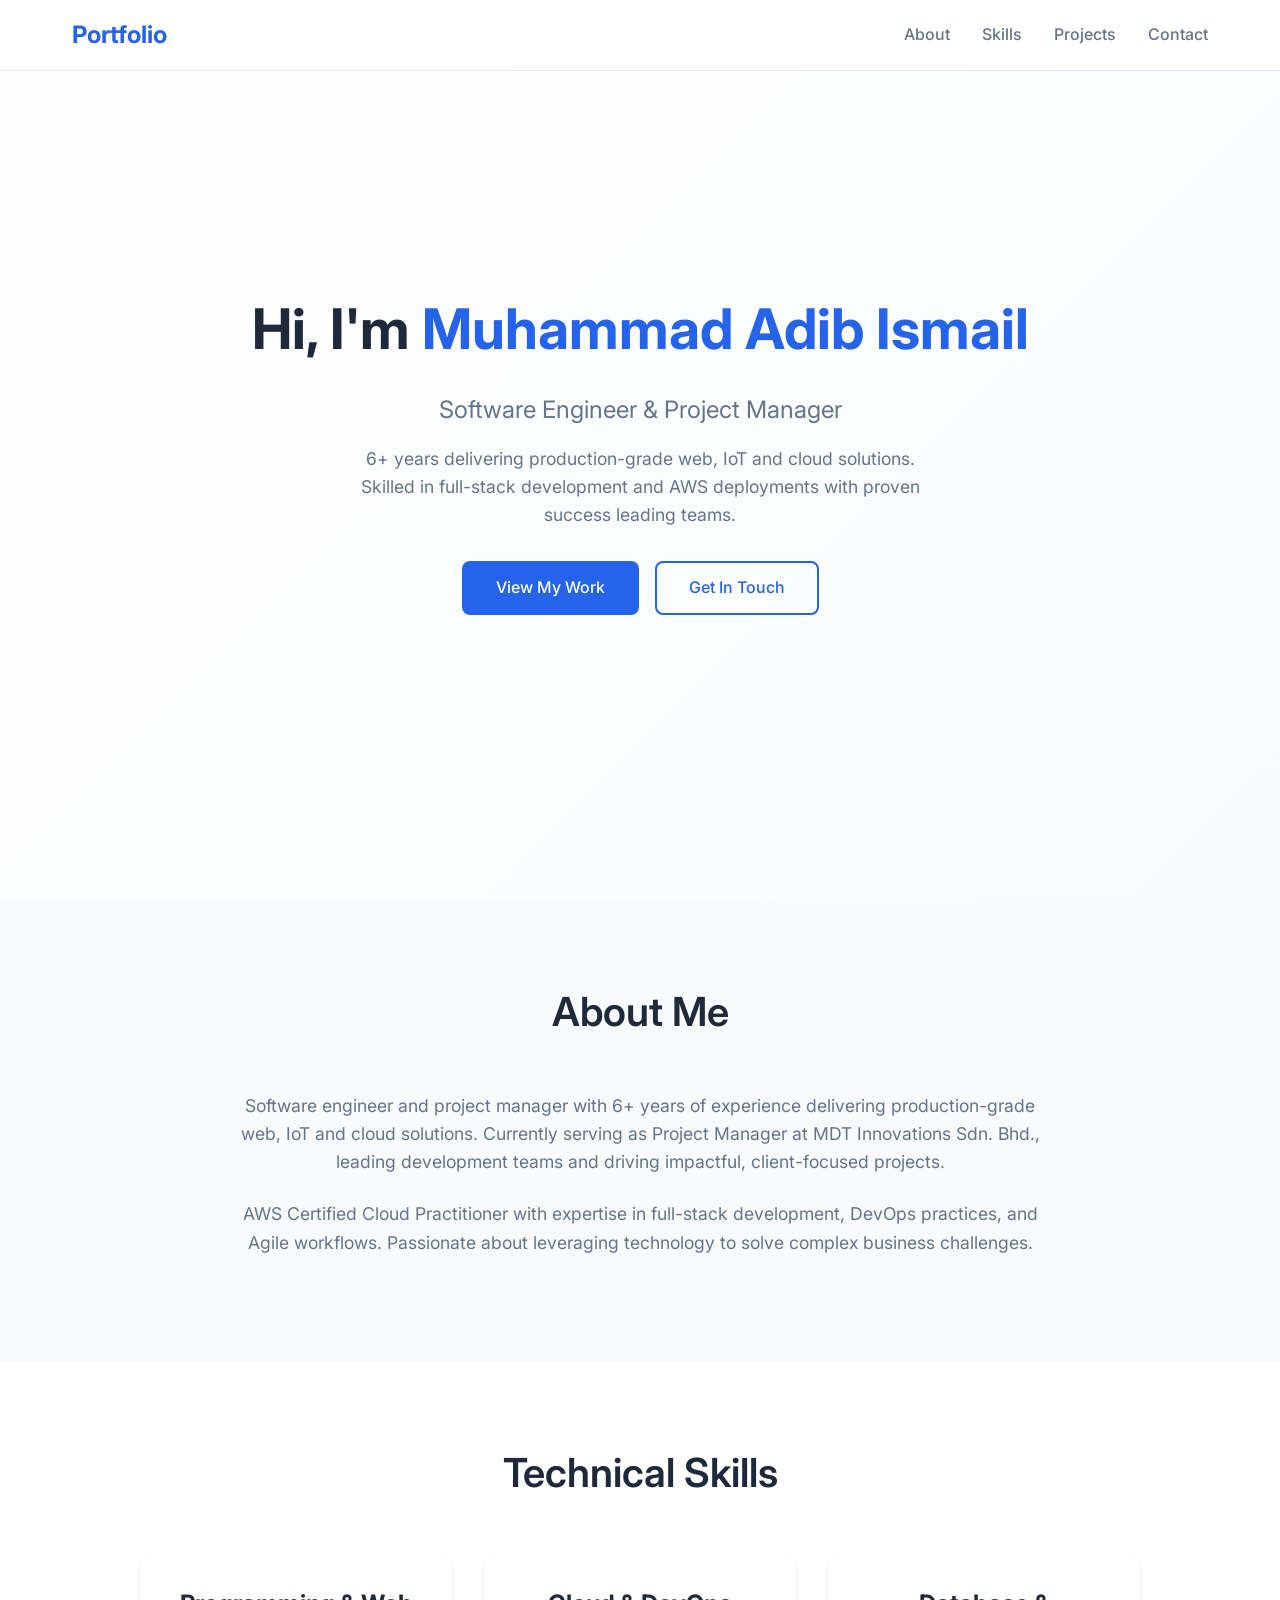
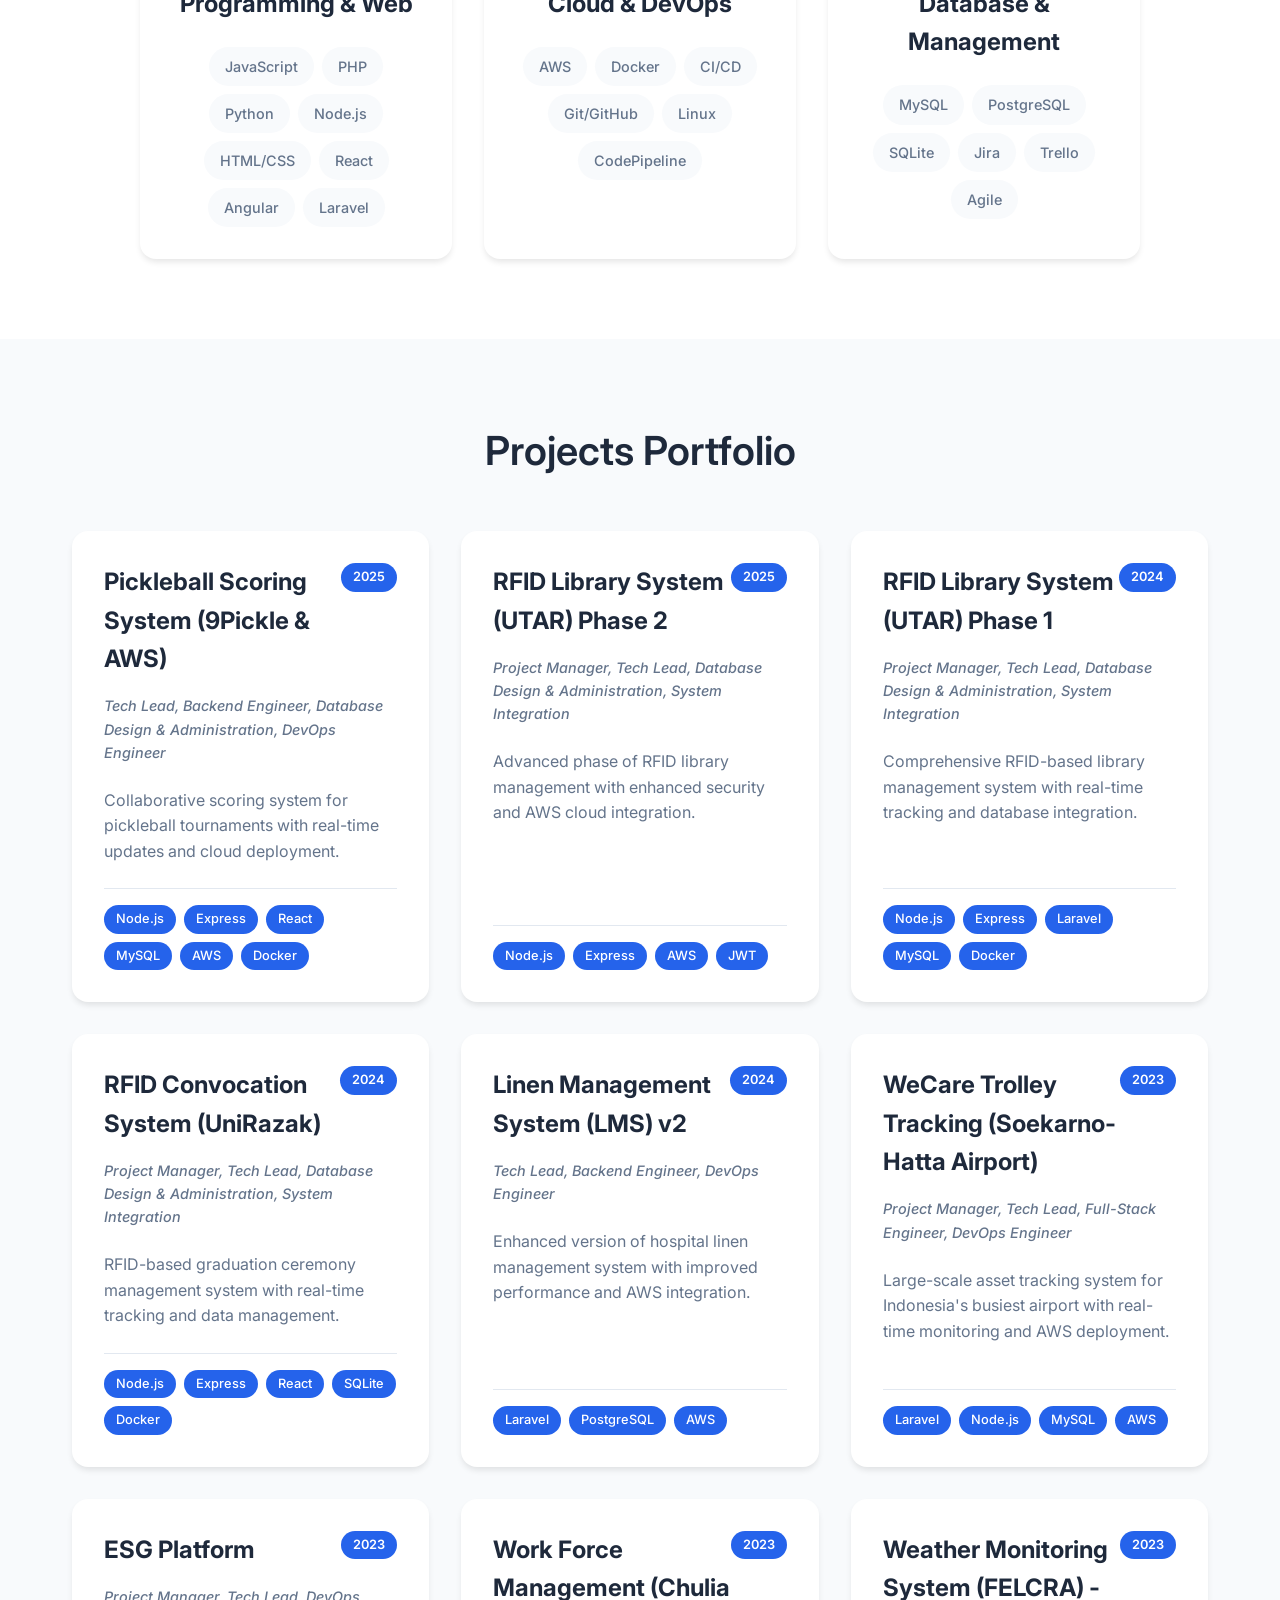
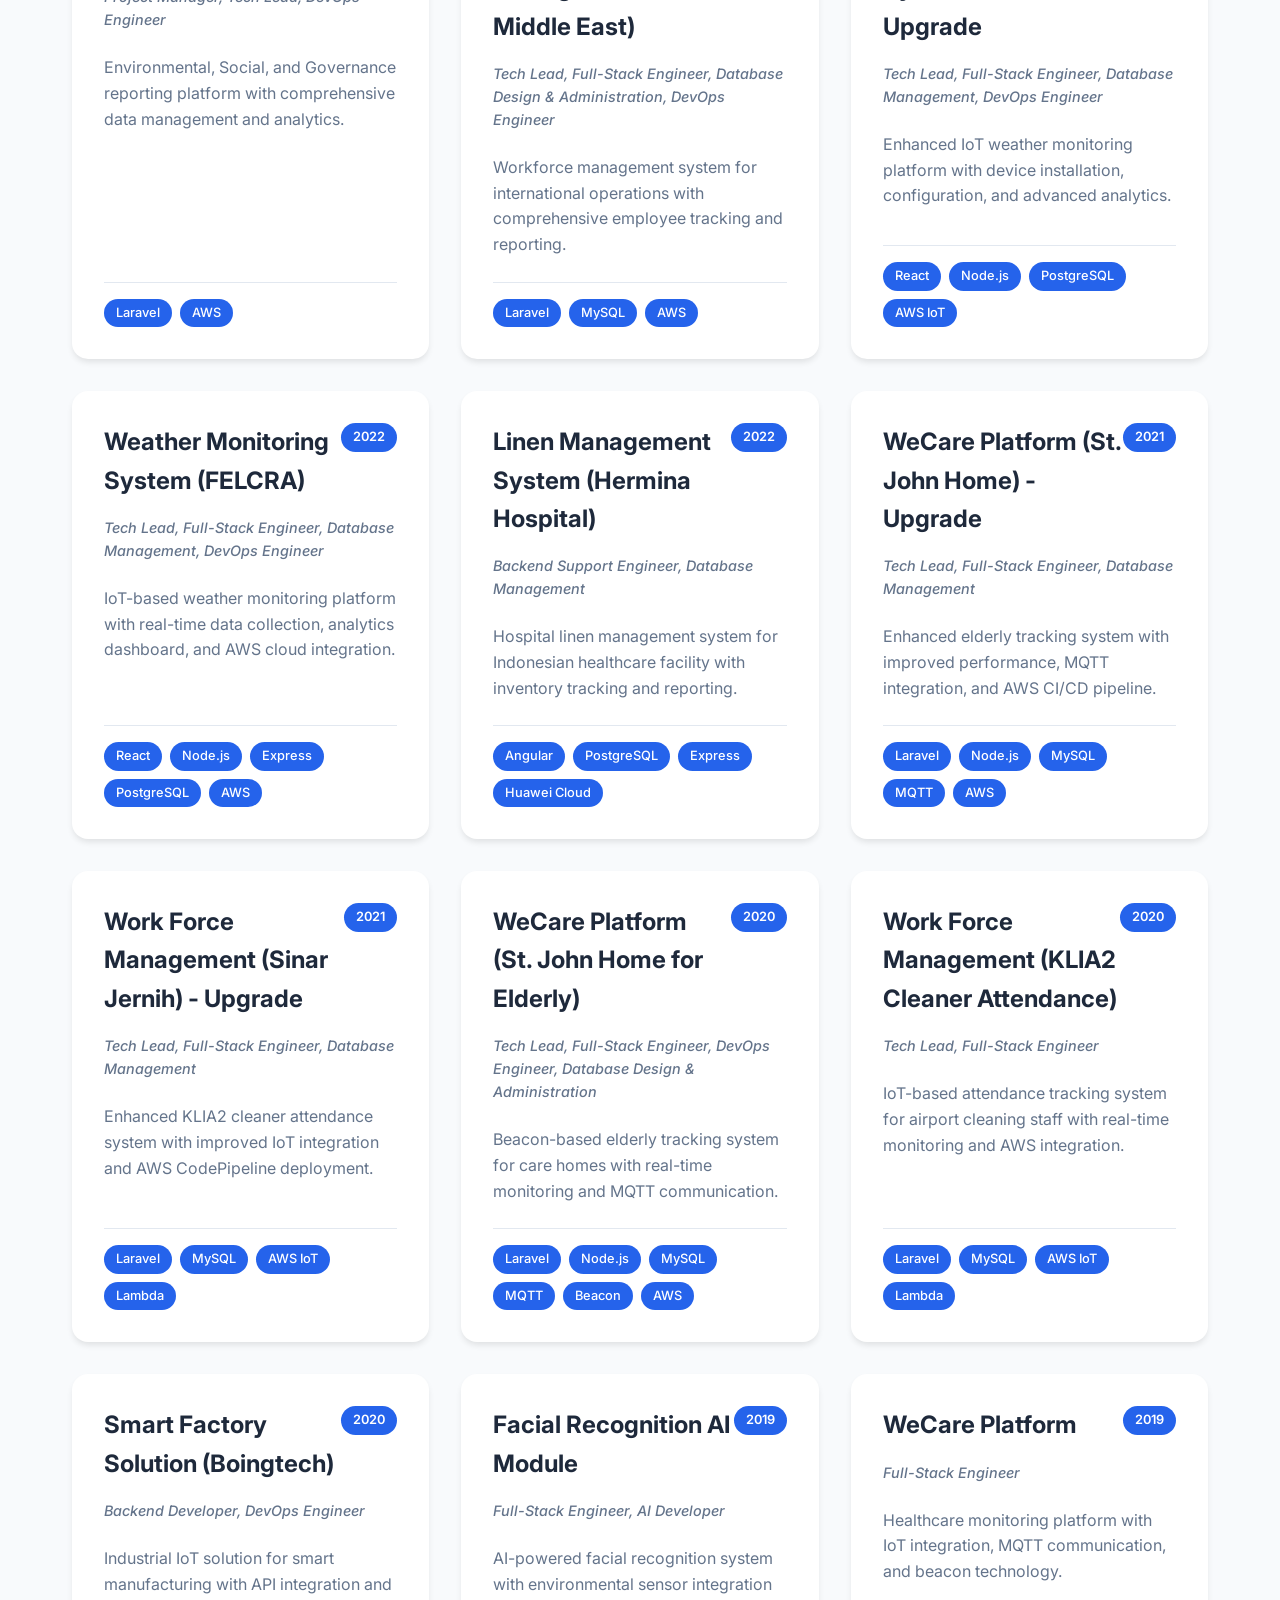
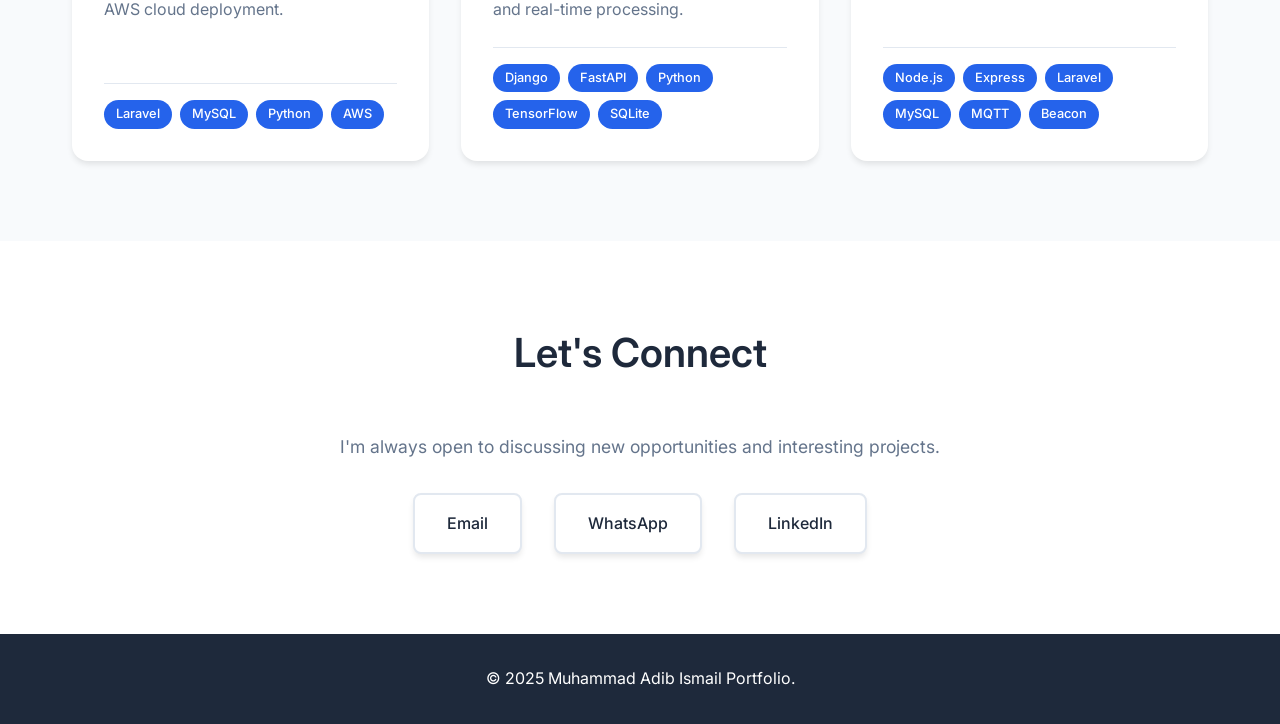
==== index.html @ e39c561b "first commit" ====
<!DOCTYPE html>
<html lang="en">
<head>
    <meta charset="UTF-8">
    <meta name="viewport" content="width=device-width, initial-scale=1.0">
    <title>Muhammad Adib Ismail - Software Engineer & Project Manager</title>
    <link rel="stylesheet" href="style.css">
    <link href="https://fonts.googleapis.com/css2?family=Inter:wght@300;400;500;600;700&display=swap" rel="stylesheet">
</head>
<body>
    <nav class="navbar">
        <div class="nav-container">
            <div class="nav-logo">Portfolio</div>
            <ul class="nav-menu">
                <li><a href="#about">About</a></li>
                <li><a href="#skills">Skills</a></li>
                <li><a href="#projects">Projects</a></li>
                <li><a href="#contact">Contact</a></li>
            </ul>
        </div>
    </nav>

    <main>
        <section class="hero">
            <div class="hero-content">
                <h1>Hi, I'm <span class="highlight">Muhammad Adib Ismail</span></h1>
                <p class="hero-subtitle">Software Engineer & Project Manager</p>
                <p class="hero-description">6+ years delivering production-grade web, IoT and cloud solutions. Skilled in full-stack development and AWS deployments with proven success leading teams.</p>
                <div class="hero-buttons">
                    <a href="#projects" class="btn btn-primary">View My Work</a>
                    <a href="#contact" class="btn btn-secondary">Get In Touch</a>
                </div>
            </div>
        </section>

        <section id="about" class="about">
            <div class="container">
                <h2>About Me</h2>
                <div class="about-content">
                    <div class="about-text">
                        <p>Software engineer and project manager with 6+ years of experience delivering production-grade web, IoT and cloud solutions. Currently serving as Project Manager at MDT Innovations Sdn. Bhd., leading development teams and driving impactful, client-focused projects.</p>
                        <p>AWS Certified Cloud Practitioner with expertise in full-stack development, DevOps practices, and Agile workflows. Passionate about leveraging technology to solve complex business challenges.</p>
                    </div>
                </div>
            </div>
        </section>

        <section id="skills" class="skills">
            <div class="container">
                <h2>Technical Skills</h2>
                <div class="skills-grid">
                    <div class="skill-category">
                        <h3>Programming & Web</h3>
                        <div class="skill-tags">
                            <span class="tag">JavaScript</span>
                            <span class="tag">PHP</span>
                            <span class="tag">Python</span>
                            <span class="tag">Node.js</span>
                            <span class="tag">HTML/CSS</span>
                            <span class="tag">React</span>
                            <span class="tag">Angular</span>
                            <span class="tag">Laravel</span>
                        </div>
                    </div>
                    <div class="skill-category">
                        <h3>Cloud & DevOps</h3>
                        <div class="skill-tags">
                            <span class="tag">AWS</span>
                            <span class="tag">Docker</span>
                            <span class="tag">CI/CD</span>
                            <span class="tag">Git/GitHub</span>
                            <span class="tag">Linux</span>
                            <span class="tag">CodePipeline</span>
                        </div>
                    </div>
                    <div class="skill-category">
                        <h3>Database & Management</h3>
                        <div class="skill-tags">
                            <span class="tag">MySQL</span>
                            <span class="tag">PostgreSQL</span>
                            <span class="tag">SQLite</span>
                            <span class="tag">Jira</span>
                            <span class="tag">Trello</span>
                            <span class="tag">Agile</span>
                        </div>
                    </div>
                </div>
            </div>
        </section>

        <section id="projects" class="projects">
            <div class="container">
                <h2>Projects Portfolio</h2>
                <div class="projects-grid">
                    <div class="project-card">
                        <div class="project-header">
                            <h3>Pickleball Scoring System (9Pickle & AWS)</h3>
                            <div class="project-year">2025</div>
                        </div>
                        <p class="project-role">Tech Lead, Backend Engineer, Database Design & Administration, DevOps Engineer</p>
                        <p>Collaborative scoring system for pickleball tournaments with real-time updates and cloud deployment.</p>
                        <div class="project-tech">
                            <span class="tech-tag">Node.js</span>
                            <span class="tech-tag">Express</span>
                            <span class="tech-tag">React</span>
                            <span class="tech-tag">MySQL</span>
                            <span class="tech-tag">AWS</span>
                            <span class="tech-tag">Docker</span>
                        </div>
                    </div>
                    <div class="project-card">
                        <div class="project-header">
                            <h3>RFID Library System (UTAR) Phase 2</h3>
                            <div class="project-year">2025</div>
                        </div>
                        <p class="project-role">Project Manager, Tech Lead, Database Design & Administration, System Integration</p>
                        <p>Advanced phase of RFID library management with enhanced security and AWS cloud integration.</p>
                        <div class="project-tech">
                            <span class="tech-tag">Node.js</span>
                            <span class="tech-tag">Express</span>
                            <span class="tech-tag">AWS</span>
                            <span class="tech-tag">JWT</span>
                        </div>
                    </div>
                    <div class="project-card">
                        <div class="project-header">
                            <h3>RFID Library System (UTAR) Phase 1</h3>
                            <div class="project-year">2024</div>
                        </div>
                        <p class="project-role">Project Manager, Tech Lead, Database Design & Administration, System Integration</p>
                        <p>Comprehensive RFID-based library management system with real-time tracking and database integration.</p>
                        <div class="project-tech">
                            <span class="tech-tag">Node.js</span>
                            <span class="tech-tag">Express</span>
                            <span class="tech-tag">Laravel</span>
                            <span class="tech-tag">MySQL</span>
                            <span class="tech-tag">Docker</span>
                        </div>
                    </div>
                    <div class="project-card">
                        <div class="project-header">
                            <h3>RFID Convocation System (UniRazak)</h3>
                            <div class="project-year">2024</div>
                        </div>
                        <p class="project-role">Project Manager, Tech Lead, Database Design & Administration, System Integration</p>
                        <p>RFID-based graduation ceremony management system with real-time tracking and data management.</p>
                        <div class="project-tech">
                            <span class="tech-tag">Node.js</span>
                            <span class="tech-tag">Express</span>
                            <span class="tech-tag">React</span>
                            <span class="tech-tag">SQLite</span>
                            <span class="tech-tag">Docker</span>
                        </div>
                    </div>
                    <div class="project-card">
                        <div class="project-header">
                            <h3>Linen Management System (LMS) v2</h3>
                            <div class="project-year">2024</div>
                        </div>
                        <p class="project-role">Tech Lead, Backend Engineer, DevOps Engineer</p>
                        <p>Enhanced version of hospital linen management system with improved performance and AWS integration.</p>
                        <div class="project-tech">
                            <span class="tech-tag">Laravel</span>
                            <span class="tech-tag">PostgreSQL</span>
                            <span class="tech-tag">AWS</span>
                        </div>
                    </div>
                    <div class="project-card">
                        <div class="project-header">
                            <h3>WeCare Trolley Tracking (Soekarno-Hatta Airport)</h3>
                            <div class="project-year">2023</div>
                        </div>
                        <p class="project-role">Project Manager, Tech Lead, Full-Stack Engineer, DevOps Engineer</p>
                        <p>Large-scale asset tracking system for Indonesia's busiest airport with real-time monitoring and AWS deployment.</p>
                        <div class="project-tech">
                            <span class="tech-tag">Laravel</span>
                            <span class="tech-tag">Node.js</span>
                            <span class="tech-tag">MySQL</span>
                            <span class="tech-tag">AWS</span>
                        </div>
                    </div>
                    <div class="project-card">
                        <div class="project-header">
                            <h3>ESG Platform</h3>
                            <div class="project-year">2023</div>
                        </div>
                        <p class="project-role">Project Manager, Tech Lead, DevOps Engineer</p>
                        <p>Environmental, Social, and Governance reporting platform with comprehensive data management and analytics.</p>
                        <div class="project-tech">
                            <span class="tech-tag">Laravel</span>
                            <span class="tech-tag">AWS</span>
                        </div>
                    </div>
                    <div class="project-card">
                        <div class="project-header">
                            <h3>Work Force Management (Chulia Middle East)</h3>
                            <div class="project-year">2023</div>
                        </div>
                        <p class="project-role">Tech Lead, Full-Stack Engineer, Database Design & Administration, DevOps Engineer</p>
                        <p>Workforce management system for international operations with comprehensive employee tracking and reporting.</p>
                        <div class="project-tech">
                            <span class="tech-tag">Laravel</span>
                            <span class="tech-tag">MySQL</span>
                            <span class="tech-tag">AWS</span>
                        </div>
                    </div>
                    <div class="project-card">
                        <div class="project-header">
                            <h3>Weather Monitoring System (FELCRA) - Upgrade</h3>
                            <div class="project-year">2023</div>
                        </div>
                        <p class="project-role">Tech Lead, Full-Stack Engineer, Database Management, DevOps Engineer</p>
                        <p>Enhanced IoT weather monitoring platform with device installation, configuration, and advanced analytics.</p>
                        <div class="project-tech">
                            <span class="tech-tag">React</span>
                            <span class="tech-tag">Node.js</span>
                            <span class="tech-tag">PostgreSQL</span>
                            <span class="tech-tag">AWS IoT</span>
                        </div>
                    </div>
                    <div class="project-card">
                        <div class="project-header">
                            <h3>Weather Monitoring System (FELCRA)</h3>
                            <div class="project-year">2022</div>
                        </div>
                        <p class="project-role">Tech Lead, Full-Stack Engineer, Database Management, DevOps Engineer</p>
                        <p>IoT-based weather monitoring platform with real-time data collection, analytics dashboard, and AWS cloud integration.</p>
                        <div class="project-tech">
                            <span class="tech-tag">React</span>
                            <span class="tech-tag">Node.js</span>
                            <span class="tech-tag">Express</span>
                            <span class="tech-tag">PostgreSQL</span>
                            <span class="tech-tag">AWS</span>
                        </div>
                    </div>
                    <div class="project-card">
                        <div class="project-header">
                            <h3>Linen Management System (Hermina Hospital)</h3>
                            <div class="project-year">2022</div>
                        </div>
                        <p class="project-role">Backend Support Engineer, Database Management</p>
                        <p>Hospital linen management system for Indonesian healthcare facility with inventory tracking and reporting.</p>
                        <div class="project-tech">
                            <span class="tech-tag">Angular</span>
                            <span class="tech-tag">PostgreSQL</span>
                            <span class="tech-tag">Express</span>
                            <span class="tech-tag">Huawei Cloud</span>
                        </div>
                    </div>
                    <div class="project-card">
                        <div class="project-header">
                            <h3>WeCare Platform (St. John Home) - Upgrade</h3>
                            <div class="project-year">2021</div>
                        </div>
                        <p class="project-role">Tech Lead, Full-Stack Engineer, Database Management</p>
                        <p>Enhanced elderly tracking system with improved performance, MQTT integration, and AWS CI/CD pipeline.</p>
                        <div class="project-tech">
                            <span class="tech-tag">Laravel</span>
                            <span class="tech-tag">Node.js</span>
                            <span class="tech-tag">MySQL</span>
                            <span class="tech-tag">MQTT</span>
                            <span class="tech-tag">AWS</span>
                        </div>
                    </div>
                    <div class="project-card">
                        <div class="project-header">
                            <h3>Work Force Management (Sinar Jernih) - Upgrade</h3>
                            <div class="project-year">2021</div>
                        </div>
                        <p class="project-role">Tech Lead, Full-Stack Engineer, Database Management</p>
                        <p>Enhanced KLIA2 cleaner attendance system with improved IoT integration and AWS CodePipeline deployment.</p>
                        <div class="project-tech">
                            <span class="tech-tag">Laravel</span>
                            <span class="tech-tag">MySQL</span>
                            <span class="tech-tag">AWS IoT</span>
                            <span class="tech-tag">Lambda</span>
                        </div>
                    </div>
                    <div class="project-card">
                        <div class="project-header">
                            <h3>WeCare Platform (St. John Home for Elderly)</h3>
                            <div class="project-year">2020</div>
                        </div>
                        <p class="project-role">Tech Lead, Full-Stack Engineer, DevOps Engineer, Database Design & Administration</p>
                        <p>Beacon-based elderly tracking system for care homes with real-time monitoring and MQTT communication.</p>
                        <div class="project-tech">
                            <span class="tech-tag">Laravel</span>
                            <span class="tech-tag">Node.js</span>
                            <span class="tech-tag">MySQL</span>
                            <span class="tech-tag">MQTT</span>
                            <span class="tech-tag">Beacon</span>
                            <span class="tech-tag">AWS</span>
                        </div>
                    </div>
                    <div class="project-card">
                        <div class="project-header">
                            <h3>Work Force Management (KLIA2 Cleaner Attendance)</h3>
                            <div class="project-year">2020</div>
                        </div>
                        <p class="project-role">Tech Lead, Full-Stack Engineer</p>
                        <p>IoT-based attendance tracking system for airport cleaning staff with real-time monitoring and AWS integration.</p>
                        <div class="project-tech">
                            <span class="tech-tag">Laravel</span>
                            <span class="tech-tag">MySQL</span>
                            <span class="tech-tag">AWS IoT</span>
                            <span class="tech-tag">Lambda</span>
                        </div>
                    </div>
                    <div class="project-card">
                        <div class="project-header">
                            <h3>Smart Factory Solution (Boingtech)</h3>
                            <div class="project-year">2020</div>
                        </div>
                        <p class="project-role">Backend Developer, DevOps Engineer</p>
                        <p>Industrial IoT solution for smart manufacturing with API integration and AWS cloud deployment.</p>
                        <div class="project-tech">
                            <span class="tech-tag">Laravel</span>
                            <span class="tech-tag">MySQL</span>
                            <span class="tech-tag">Python</span>
                            <span class="tech-tag">AWS</span>
                        </div>
                    </div>
                    <div class="project-card">
                        <div class="project-header">
                            <h3>Facial Recognition AI Module</h3>
                            <div class="project-year">2019</div>
                        </div>
                        <p class="project-role">Full-Stack Engineer, AI Developer</p>
                        <p>AI-powered facial recognition system with environmental sensor integration and real-time processing.</p>
                        <div class="project-tech">
                            <span class="tech-tag">Django</span>
                            <span class="tech-tag">FastAPI</span>
                            <span class="tech-tag">Python</span>
                            <span class="tech-tag">TensorFlow</span>
                            <span class="tech-tag">SQLite</span>
                        </div>
                    </div>
                    <div class="project-card">
                        <div class="project-header">
                            <h3>WeCare Platform</h3>
                            <div class="project-year">2019</div>
                        </div>
                        <p class="project-role">Full-Stack Engineer</p>
                        <p>Healthcare monitoring platform with IoT integration, MQTT communication, and beacon technology.</p>
                        <div class="project-tech">
                            <span class="tech-tag">Node.js</span>
                            <span class="tech-tag">Express</span>
                            <span class="tech-tag">Laravel</span>
                            <span class="tech-tag">MySQL</span>
                            <span class="tech-tag">MQTT</span>
                            <span class="tech-tag">Beacon</span>
                        </div>
                    </div>
                </div>
            </div>
        </section>

        <section id="contact" class="contact">
            <div class="container">
                <h2>Let's Connect</h2>
                <p class="contact-description">I'm always open to discussing new opportunities and interesting projects.</p>
                <div class="contact-links">
                    <a href="mailto:adibismail432@gmail.com" class="contact-link">
                        <span>Email</span>
                    </a>
                    <a href="https://wa.me/60136730774" class="contact-link">
                        <span>WhatsApp</span>
                    </a>
                    <a href="https://www.linkedin.com/in/adib-ismail-603908122" class="contact-link">
                        <span>LinkedIn</span>
                    </a>
                </div>
            </div>
        </section>
    </main>

    <footer class="footer">
        <div class="container">
            <p>&copy; 2025 Muhammad Adib Ismail Portfolio.</p>
        </div>
    </footer>

    <script src="script.js"></script>
</body>
</html>
---- style.css ----
* {
    margin: 0;
    padding: 0;
    box-sizing: border-box;
}

:root {
    --primary-color: #2563eb;
    --secondary-color: #64748b;
    --accent-color: #0ea5e9;
    --text-primary: #1e293b;
    --text-secondary: #64748b;
    --bg-primary: #ffffff;
    --bg-secondary: #f8fafc;
    --border-color: #e2e8f0;
    --shadow: 0 4px 6px -1px rgba(0, 0, 0, 0.1);
    --shadow-lg: 0 10px 15px -3px rgba(0, 0, 0, 0.1);
}

body {
    font-family: 'Inter', sans-serif;
    line-height: 1.6;
    color: var(--text-primary);
    background-color: var(--bg-primary);
}

.container {
    max-width: 1200px;
    margin: 0 auto;
    padding: 0 2rem;
}

/* Navigation */
.navbar {
    position: fixed;
    top: 0;
    width: 100%;
    background: rgba(255, 255, 255, 0.95);
    backdrop-filter: blur(10px);
    border-bottom: 1px solid var(--border-color);
    z-index: 1000;
}

.nav-container {
    max-width: 1200px;
    margin: 0 auto;
    padding: 1rem 2rem;
    display: flex;
    justify-content: space-between;
    align-items: center;
}

.nav-logo {
    font-size: 1.5rem;
    font-weight: 700;
    color: var(--primary-color);
}

.nav-menu {
    display: flex;
    list-style: none;
    gap: 2rem;
}

.nav-menu a {
    text-decoration: none;
    color: var(--text-secondary);
    font-weight: 500;
    transition: color 0.3s ease;
}

.nav-menu a:hover {
    color: var(--primary-color);
}

/* Hero Section */
.hero {
    min-height: 100vh;
    display: flex;
    align-items: center;
    justify-content: center;
    text-align: center;
    background: linear-gradient(135deg, var(--bg-primary) 0%, var(--bg-secondary) 100%);
    padding-top: 80px;
}

.hero-content h1 {
    font-size: 3.5rem;
    font-weight: 700;
    margin-bottom: 1rem;
    color: var(--text-primary);
}

.highlight {
    color: var(--primary-color);
}

.hero-subtitle {
    font-size: 1.5rem;
    color: var(--text-secondary);
    margin-bottom: 1rem;
}

.hero-description {
    font-size: 1.1rem;
    color: var(--text-secondary);
    margin-bottom: 2rem;
    max-width: 600px;
    margin-left: auto;
    margin-right: auto;
}

.hero-buttons {
    display: flex;
    gap: 1rem;
    justify-content: center;
    flex-wrap: wrap;
}

.btn {
    padding: 0.75rem 2rem;
    border-radius: 0.5rem;
    text-decoration: none;
    font-weight: 500;
    transition: all 0.3s ease;
    border: 2px solid transparent;
}

.btn-primary {
    background-color: var(--primary-color);
    color: white;
}

.btn-primary:hover {
    background-color: #1d4ed8;
    transform: translateY(-2px);
    box-shadow: var(--shadow-lg);
}

.btn-secondary {
    color: var(--primary-color);
    border-color: var(--primary-color);
}

.btn-secondary:hover {
    background-color: var(--primary-color);
    color: white;
    transform: translateY(-2px);
}

/* Sections */
section {
    padding: 5rem 0;
}

h2 {
    font-size: 2.5rem;
    font-weight: 600;
    text-align: center;
    margin-bottom: 3rem;
    color: var(--text-primary);
}

/* About Section */
.about {
    background-color: var(--bg-secondary);
}

.about-content {
    max-width: 800px;
    margin: 0 auto;
    text-align: center;
}

.about-text p {
    font-size: 1.1rem;
    color: var(--text-secondary);
    margin-bottom: 1.5rem;
}

/* Skills Section */
.skills-grid {
    display: grid;
    grid-template-columns: repeat(auto-fit, minmax(300px, 1fr));
    gap: 2rem;
    max-width: 1000px;
    margin: 0 auto;
}

.skill-category {
    background: white;
    padding: 2rem;
    border-radius: 1rem;
    box-shadow: var(--shadow);
    text-align: center;
}

.skill-category h3 {
    font-size: 1.5rem;
    margin-bottom: 1.5rem;
    color: var(--text-primary);
}

.skill-tags {
    display: flex;
    flex-wrap: wrap;
    gap: 0.5rem;
    justify-content: center;
}

.tag {
    background-color: var(--bg-secondary);
    color: var(--text-secondary);
    padding: 0.5rem 1rem;
    border-radius: 2rem;
    font-size: 0.9rem;
    font-weight: 500;
}

/* Projects Section */
.projects {
    background-color: var(--bg-secondary);
}

.projects-grid {
    display: grid;
    grid-template-columns: repeat(auto-fit, minmax(350px, 1fr));
    gap: 2rem;
}

.project-card {
    background: white;
    padding: 2rem;
    border-radius: 1rem;
    box-shadow: var(--shadow);
    transition: transform 0.3s ease, box-shadow 0.3s ease;
    display: flex;
    flex-direction: column;
    height: 100%;
}

.project-card:hover {
    transform: translateY(-5px);
    box-shadow: var(--shadow-lg);
}

.project-header {
    display: flex;
    justify-content: space-between;
    align-items: flex-start;
    margin-bottom: 1rem;
}

.project-header h3 {
    font-size: 1.5rem;
    color: var(--text-primary);
}

.project-links {
    display: flex;
    gap: 1rem;
}

.project-link {
    color: var(--primary-color);
    text-decoration: none;
    font-size: 0.9rem;
    font-weight: 500;
}

.project-link:hover {
    text-decoration: underline;
}

.project-role {
    color: var(--text-secondary);
    font-size: 0.9rem;
    font-weight: 500;
    font-style: italic;
    margin-bottom: 0.5rem;
    line-height: 1.4;
}

.project-year {
    background-color: var(--primary-color);
    color: white;
    padding: 0.25rem 0.75rem;
    border-radius: 1rem;
    font-size: 0.8rem;
    font-weight: 600;
}

.project-card p {
    color: var(--text-secondary);
    margin-bottom: 1.5rem;
    line-height: 1.6;
}

.project-tech {
    display: flex;
    flex-wrap: wrap;
    gap: 0.5rem;
    margin-top: auto;
    padding-top: 1rem;
    border-top: 1px solid var(--border-color);
}

.tech-tag {
    background-color: var(--primary-color);
    color: white;
    padding: 0.25rem 0.75rem;
    border-radius: 1rem;
    font-size: 0.8rem;
    font-weight: 500;
}

/* Contact Section */
.contact {
    text-align: center;
}

.contact-description {
    font-size: 1.1rem;
    color: var(--text-secondary);
    margin-bottom: 2rem;
    max-width: 600px;
    margin-left: auto;
    margin-right: auto;
}

.contact-links {
    display: flex;
    justify-content: center;
    gap: 2rem;
    flex-wrap: wrap;
}

.contact-link {
    display: flex;
    align-items: center;
    gap: 0.5rem;
    padding: 1rem 2rem;
    background: white;
    border: 2px solid var(--border-color);
    border-radius: 0.5rem;
    text-decoration: none;
    color: var(--text-primary);
    font-weight: 500;
    transition: all 0.3s ease;
    box-shadow: var(--shadow);
}

.contact-link:hover {
    border-color: var(--primary-color);
    transform: translateY(-2px);
    box-shadow: var(--shadow-lg);
}

/* Footer */
.footer {
    background-color: var(--text-primary);
    color: white;
    text-align: center;
    padding: 2rem 0;
}

/* Responsive Design */
@media (max-width: 768px) {
    .nav-menu {
        display: none;
    }
    
    .hero-content h1 {
        font-size: 2.5rem;
    }
    
    .hero-subtitle {
        font-size: 1.2rem;
    }
    
    .hero-buttons {
        flex-direction: column;
        align-items: center;
    }
    
    .btn {
        width: 200px;
    }
    
    h2 {
        font-size: 2rem;
    }
    
    .skills-grid {
        grid-template-columns: 1fr;
    }
    
    .projects-grid {
        grid-template-columns: 1fr;
    }
    
    .contact-links {
        flex-direction: column;
        align-items: center;
    }
    
    .contact-link {
        width: 200px;
        justify-content: center;
    }
}

@media (max-width: 480px) {
    .container {
        padding: 0 1rem;
    }
    
    .nav-container {
        padding: 1rem;
    }
    
    .hero-content h1 {
        font-size: 2rem;
    }
    
    .hero-description {
        font-size: 1rem;
    }
    
    .project-header {
        flex-direction: column;
        align-items: flex-start;
        gap: 1rem;
    }
    
    .project-card {
        padding: 1.5rem;
    }
    
    .skill-category {
        padding: 1.5rem;
    }
    
    section {
        padding: 3rem 0;
    }
}
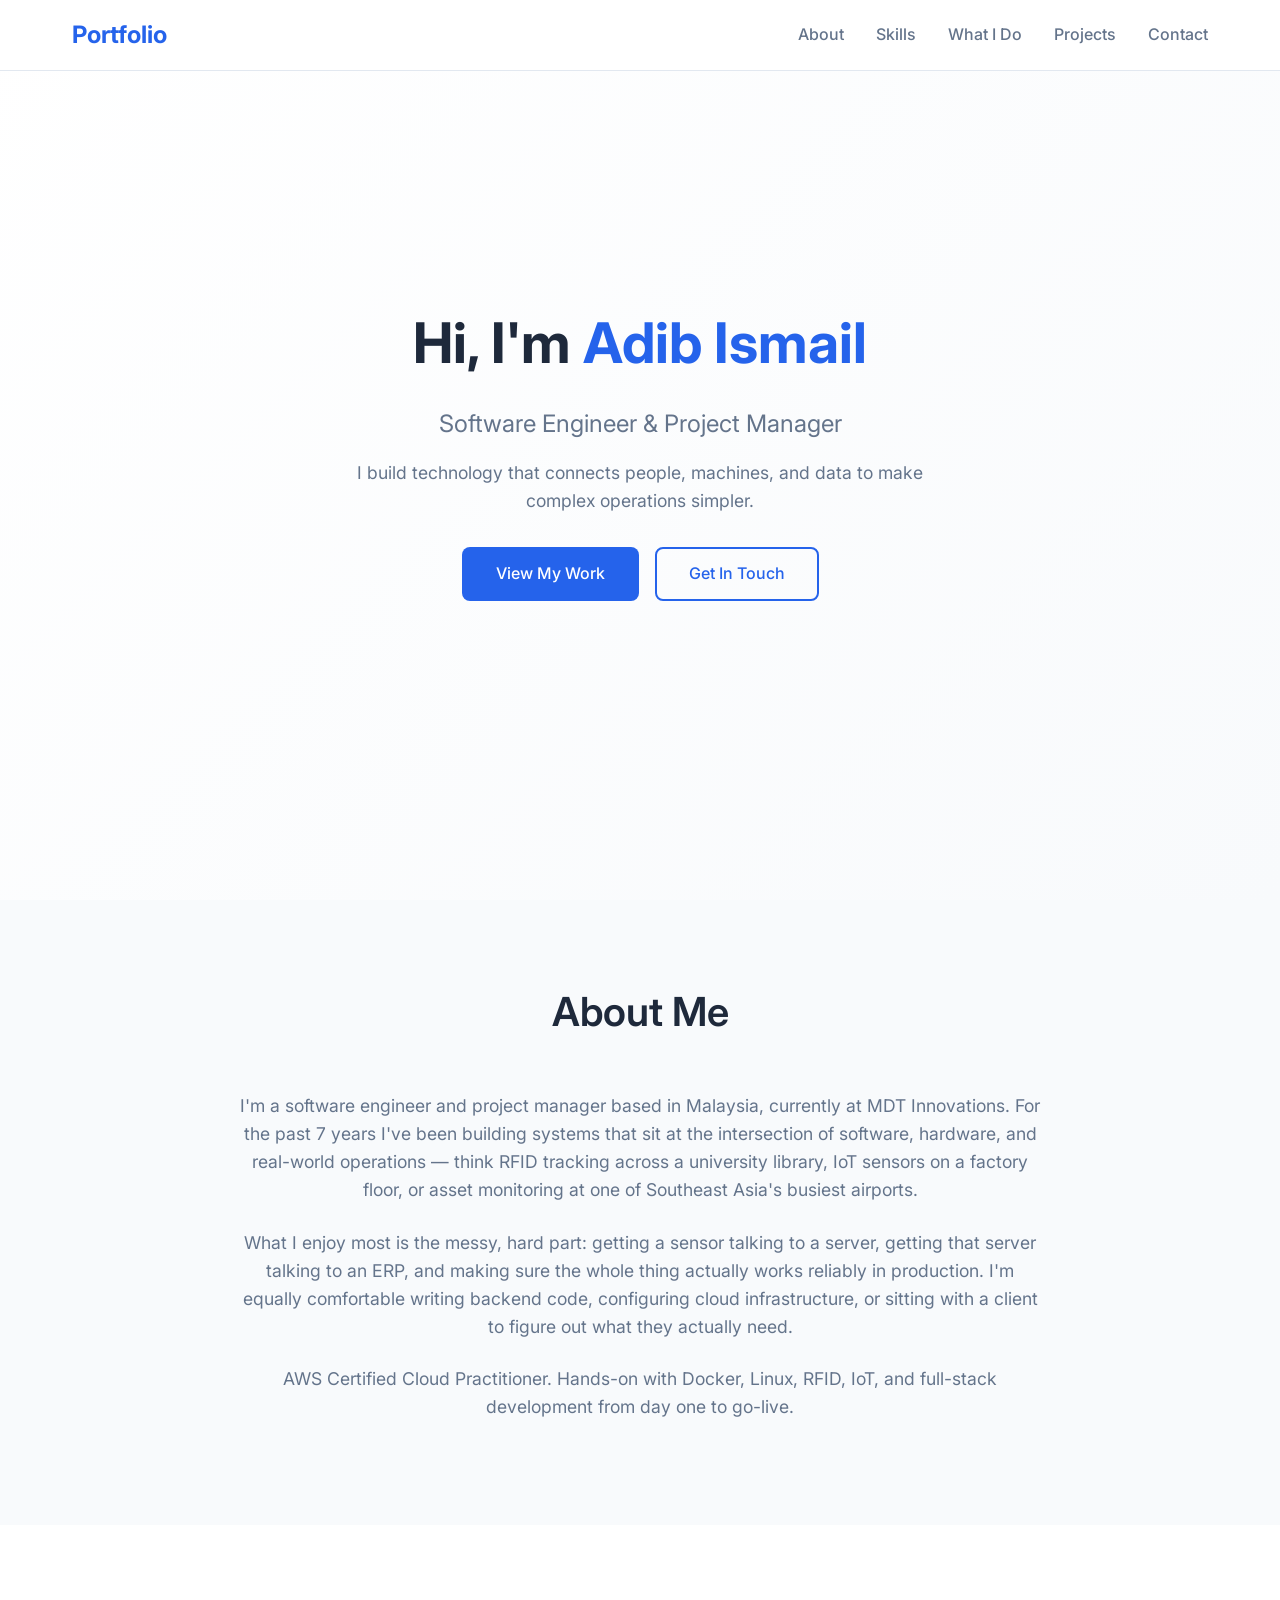
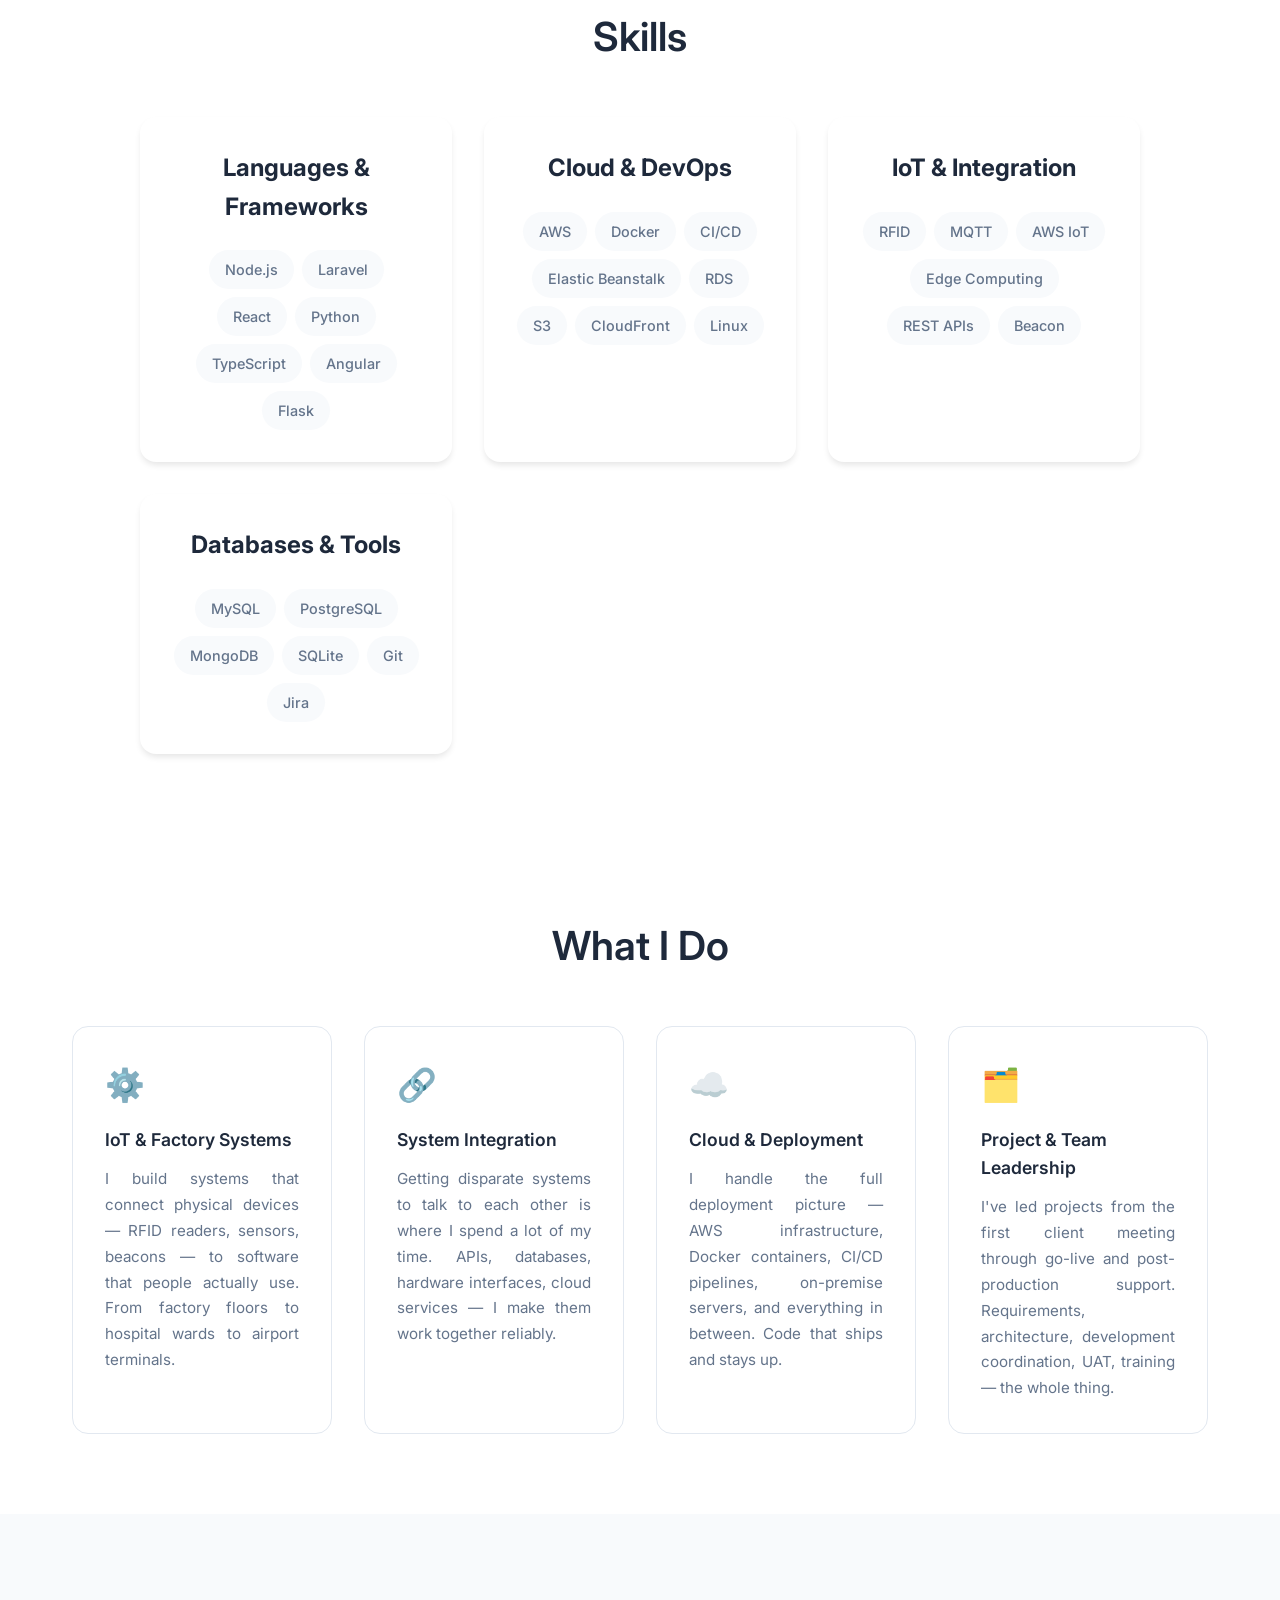
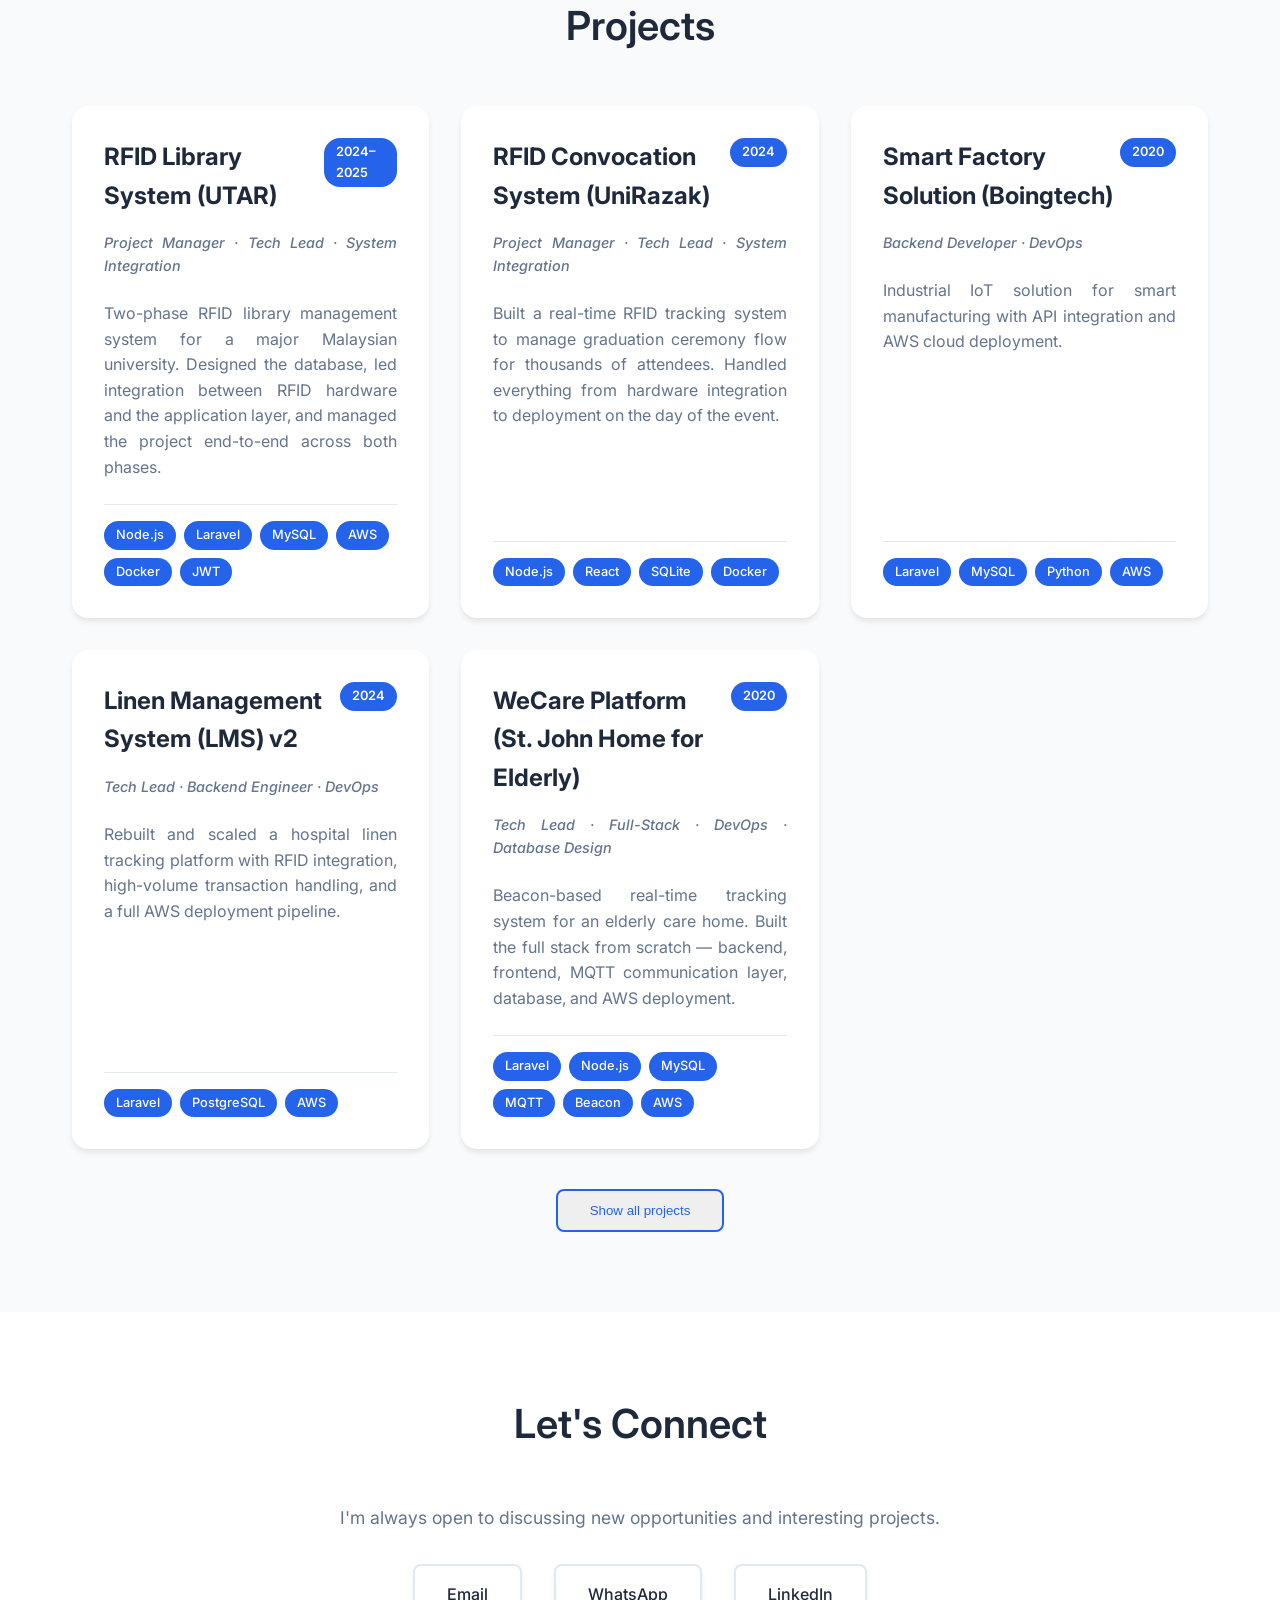
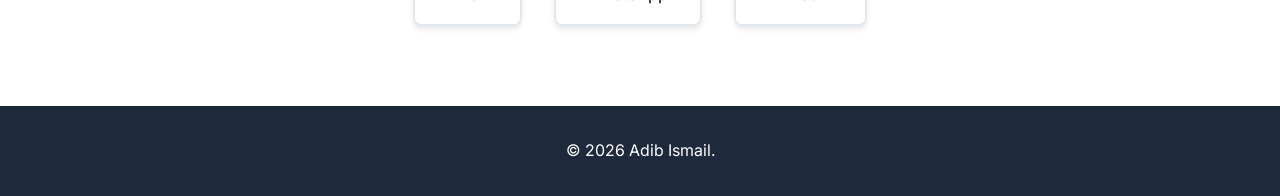
==== commit fef78a4a: "updated portfolio" ====
--- a/index.html
+++ b/index.html
@@ -14,6 +14,7 @@
             <ul class="nav-menu">
                 <li><a href="#about">About</a></li>
                 <li><a href="#skills">Skills</a></li>
+                <li><a href="#what-i-do">What I Do</a></li>
                 <li><a href="#projects">Projects</a></li>
                 <li><a href="#contact">Contact</a></li>
             </ul>
@@ -23,9 +24,9 @@
     <main>
         <section class="hero">
             <div class="hero-content">
-                <h1>Hi, I'm <span class="highlight">Muhammad Adib Ismail</span></h1>
+                <h1>Hi, I'm <span class="highlight">Adib Ismail</span></h1>
                 <p class="hero-subtitle">Software Engineer & Project Manager</p>
-                <p class="hero-description">6+ years delivering production-grade web, IoT and cloud solutions. Skilled in full-stack development and AWS deployments with proven success leading teams.</p>
+                <p class="hero-description">I build technology that connects people, machines, and data to make complex operations simpler.</p>
                 <div class="hero-buttons">
                     <a href="#projects" class="btn btn-primary">View My Work</a>
                     <a href="#contact" class="btn btn-secondary">Get In Touch</a>
@@ -38,8 +39,9 @@
                 <h2>About Me</h2>
                 <div class="about-content">
                     <div class="about-text">
-                        <p>Software engineer and project manager with 6+ years of experience delivering production-grade web, IoT and cloud solutions. Currently serving as Project Manager at MDT Innovations Sdn. Bhd., leading development teams and driving impactful, client-focused projects.</p>
-                        <p>AWS Certified Cloud Practitioner with expertise in full-stack development, DevOps practices, and Agile workflows. Passionate about leveraging technology to solve complex business challenges.</p>
+                        <p>I'm a software engineer and project manager based in Malaysia, currently at MDT Innovations. For the past 7 years I've been building systems that sit at the intersection of software, hardware, and real-world operations — think RFID tracking across a university library, IoT sensors on a factory floor, or asset monitoring at one of Southeast Asia's busiest airports.</p>
+                        <p>What I enjoy most is the messy, hard part: getting a sensor talking to a server, getting that server talking to an ERP, and making sure the whole thing actually works reliably in production. I'm equally comfortable writing backend code, configuring cloud infrastructure, or sitting with a client to figure out what they actually need.</p>
+                        <p>AWS Certified Cloud Practitioner. Hands-on with Docker, Linux, RFID, IoT, and full-stack development from day one to go-live.</p>
                     </div>
                 </div>
             </div>
@@ -47,19 +49,18 @@
 
         <section id="skills" class="skills">
             <div class="container">
-                <h2>Technical Skills</h2>
+                <h2>Skills</h2>
                 <div class="skills-grid">
                     <div class="skill-category">
-                        <h3>Programming & Web</h3>
+                        <h3>Languages & Frameworks</h3>
                         <div class="skill-tags">
-                            <span class="tag">JavaScript</span>
-                            <span class="tag">PHP</span>
+                            <span class="tag">Node.js</span>
+                            <span class="tag">Laravel</span>
+                            <span class="tag">React</span>
                             <span class="tag">Python</span>
-                            <span class="tag">Node.js</span>
-                            <span class="tag">HTML/CSS</span>
-                            <span class="tag">React</span>
+                            <span class="tag">TypeScript</span>
                             <span class="tag">Angular</span>
-                            <span class="tag">Laravel</span>
+                            <span class="tag">Flask</span>
                         </div>
                     </div>
                     <div class="skill-category">
@@ -68,21 +69,62 @@
                             <span class="tag">AWS</span>
                             <span class="tag">Docker</span>
                             <span class="tag">CI/CD</span>
-                            <span class="tag">Git/GitHub</span>
+                            <span class="tag">Elastic Beanstalk</span>
+                            <span class="tag">RDS</span>
+                            <span class="tag">S3</span>
+                            <span class="tag">CloudFront</span>
                             <span class="tag">Linux</span>
-                            <span class="tag">CodePipeline</span>
                         </div>
                     </div>
                     <div class="skill-category">
-                        <h3>Database & Management</h3>
+                        <h3>IoT & Integration</h3>
+                        <div class="skill-tags">
+                            <span class="tag">RFID</span>
+                            <span class="tag">MQTT</span>
+                            <span class="tag">AWS IoT</span>
+                            <span class="tag">Edge Computing</span>
+                            <span class="tag">REST APIs</span>
+                            <span class="tag">Beacon</span>
+                        </div>
+                    </div>
+                    <div class="skill-category">
+                        <h3>Databases & Tools</h3>
                         <div class="skill-tags">
                             <span class="tag">MySQL</span>
                             <span class="tag">PostgreSQL</span>
+                            <span class="tag">MongoDB</span>
                             <span class="tag">SQLite</span>
+                            <span class="tag">Git</span>
                             <span class="tag">Jira</span>
-                            <span class="tag">Trello</span>
-                            <span class="tag">Agile</span>
-                        </div>
+                        </div>
+                    </div>
+                </div>
+            </div>
+        </section>
+
+        <section id="what-i-do" class="what-i-do">
+            <div class="container">
+                <h2>What I Do</h2>
+                <div class="what-i-do-grid">
+                    <div class="what-card">
+                        <div class="what-icon">⚙️</div>
+                        <h3>IoT & Factory Systems</h3>
+                        <p>I build systems that connect physical devices — RFID readers, sensors, beacons — to software that people actually use. From factory floors to hospital wards to airport terminals.</p>
+                    </div>
+                    <div class="what-card">
+                        <div class="what-icon">🔗</div>
+                        <h3>System Integration</h3>
+                        <p>Getting disparate systems to talk to each other is where I spend a lot of my time. APIs, databases, hardware interfaces, cloud services — I make them work together reliably.</p>
+                    </div>
+                    <div class="what-card">
+                        <div class="what-icon">☁️</div>
+                        <h3>Cloud & Deployment</h3>
+                        <p>I handle the full deployment picture — AWS infrastructure, Docker containers, CI/CD pipelines, on-premise servers, and everything in between. Code that ships and stays up.</p>
+                    </div>
+                    <div class="what-card">
+                        <div class="what-icon">🗂️</div>
+                        <h3>Project & Team Leadership</h3>
+                        <p>I've led projects from the first client meeting through go-live and post-production support. Requirements, architecture, development coordination, UAT, training — the whole thing.</p>
                     </div>
                 </div>
             </div>
@@ -90,51 +132,22 @@
 
         <section id="projects" class="projects">
             <div class="container">
-                <h2>Projects Portfolio</h2>
-                <div class="projects-grid">
-                    <div class="project-card">
-                        <div class="project-header">
-                            <h3>Pickleball Scoring System (9Pickle & AWS)</h3>
-                            <div class="project-year">2025</div>
-                        </div>
-                        <p class="project-role">Tech Lead, Backend Engineer, Database Design & Administration, DevOps Engineer</p>
-                        <p>Collaborative scoring system for pickleball tournaments with real-time updates and cloud deployment.</p>
-                        <div class="project-tech">
-                            <span class="tech-tag">Node.js</span>
-                            <span class="tech-tag">Express</span>
-                            <span class="tech-tag">React</span>
+                <h2>Projects</h2>
+                <div class="projects-grid" id="featured-projects">
+                    <div class="project-card">
+                        <div class="project-header">
+                            <h3>RFID Library System (UTAR)</h3>
+                            <div class="project-year">2024–2025</div>
+                        </div>
+                        <p class="project-role">Project Manager · Tech Lead · System Integration</p>
+                        <p>Two-phase RFID library management system for a major Malaysian university. Designed the database, led integration between RFID hardware and the application layer, and managed the project end-to-end across both phases.</p>
+                        <div class="project-tech">
+                            <span class="tech-tag">Node.js</span>
+                            <span class="tech-tag">Laravel</span>
                             <span class="tech-tag">MySQL</span>
                             <span class="tech-tag">AWS</span>
                             <span class="tech-tag">Docker</span>
-                        </div>
-                    </div>
-                    <div class="project-card">
-                        <div class="project-header">
-                            <h3>RFID Library System (UTAR) Phase 2</h3>
-                            <div class="project-year">2025</div>
-                        </div>
-                        <p class="project-role">Project Manager, Tech Lead, Database Design & Administration, System Integration</p>
-                        <p>Advanced phase of RFID library management with enhanced security and AWS cloud integration.</p>
-                        <div class="project-tech">
-                            <span class="tech-tag">Node.js</span>
-                            <span class="tech-tag">Express</span>
-                            <span class="tech-tag">AWS</span>
                             <span class="tech-tag">JWT</span>
-                        </div>
-                    </div>
-                    <div class="project-card">
-                        <div class="project-header">
-                            <h3>RFID Library System (UTAR) Phase 1</h3>
-                            <div class="project-year">2024</div>
-                        </div>
-                        <p class="project-role">Project Manager, Tech Lead, Database Design & Administration, System Integration</p>
-                        <p>Comprehensive RFID-based library management system with real-time tracking and database integration.</p>
-                        <div class="project-tech">
-                            <span class="tech-tag">Node.js</span>
-                            <span class="tech-tag">Express</span>
-                            <span class="tech-tag">Laravel</span>
-                            <span class="tech-tag">MySQL</span>
-                            <span class="tech-tag">Docker</span>
                         </div>
                     </div>
                     <div class="project-card">
@@ -142,11 +155,10 @@
                             <h3>RFID Convocation System (UniRazak)</h3>
                             <div class="project-year">2024</div>
                         </div>
-                        <p class="project-role">Project Manager, Tech Lead, Database Design & Administration, System Integration</p>
-                        <p>RFID-based graduation ceremony management system with real-time tracking and data management.</p>
-                        <div class="project-tech">
-                            <span class="tech-tag">Node.js</span>
-                            <span class="tech-tag">Express</span>
+                        <p class="project-role">Project Manager · Tech Lead · System Integration</p>
+                        <p>Built a real-time RFID tracking system to manage graduation ceremony flow for thousands of attendees. Handled everything from hardware integration to deployment on the day of the event.</p>
+                        <div class="project-tech">
+                            <span class="tech-tag">Node.js</span>
                             <span class="tech-tag">React</span>
                             <span class="tech-tag">SQLite</span>
                             <span class="tech-tag">Docker</span>
@@ -154,15 +166,67 @@
                     </div>
                     <div class="project-card">
                         <div class="project-header">
+                            <h3>Smart Factory Solution (Boingtech)</h3>
+                            <div class="project-year">2020</div>
+                        </div>
+                        <p class="project-role">Backend Developer · DevOps</p>
+                        <p>Industrial IoT solution for smart manufacturing with API integration and AWS cloud deployment.</p>
+                        <div class="project-tech">
+                            <span class="tech-tag">Laravel</span>
+                            <span class="tech-tag">MySQL</span>
+                            <span class="tech-tag">Python</span>
+                            <span class="tech-tag">AWS</span>
+                        </div>
+                    </div>
+                    <div class="project-card">
+                        <div class="project-header">
                             <h3>Linen Management System (LMS) v2</h3>
                             <div class="project-year">2024</div>
                         </div>
-                        <p class="project-role">Tech Lead, Backend Engineer, DevOps Engineer</p>
-                        <p>Enhanced version of hospital linen management system with improved performance and AWS integration.</p>
+                        <p class="project-role">Tech Lead · Backend Engineer · DevOps</p>
+                        <p>Rebuilt and scaled a hospital linen tracking platform with RFID integration, high-volume transaction handling, and a full AWS deployment pipeline.</p>
                         <div class="project-tech">
                             <span class="tech-tag">Laravel</span>
                             <span class="tech-tag">PostgreSQL</span>
                             <span class="tech-tag">AWS</span>
+                        </div>
+                    </div>
+                    <div class="project-card">
+                        <div class="project-header">
+                            <h3>WeCare Platform (St. John Home for Elderly)</h3>
+                            <div class="project-year">2020</div>
+                        </div>
+                        <p class="project-role">Tech Lead · Full-Stack · DevOps · Database Design</p>
+                        <p>Beacon-based real-time tracking system for an elderly care home. Built the full stack from scratch — backend, frontend, MQTT communication layer, database, and AWS deployment.</p>
+                        <div class="project-tech">
+                            <span class="tech-tag">Laravel</span>
+                            <span class="tech-tag">Node.js</span>
+                            <span class="tech-tag">MySQL</span>
+                            <span class="tech-tag">MQTT</span>
+                            <span class="tech-tag">Beacon</span>
+                            <span class="tech-tag">AWS</span>
+                        </div>
+                    </div>
+                </div>
+
+                <div id="all-projects-wrapper" class="hidden">
+                    <div class="all-projects-divider">
+                        <span>More Projects</span>
+                    </div>
+                    <div class="projects-grid" id="all-projects">
+                    <div class="project-card">
+                        <div class="project-header">
+                            <h3>Pickleball Scoring System (9Pickle)</h3>
+                            <div class="project-year">2025</div>
+                        </div>
+                        <p class="project-role">Tech Lead · Backend · Database · DevOps</p>
+                        <p>Real-time collaborative scoring system for pickleball tournaments with cloud deployment on AWS.</p>
+                        <div class="project-tech">
+                            <span class="tech-tag">Node.js</span>
+                            <span class="tech-tag">React</span>
+                            <span class="tech-tag">MySQL</span>
+                            <span class="tech-tag">AWS</span>
+                            <span class="tech-tag">Docker</span>
                         </div>
                     </div>
                     <div class="project-card">
@@ -170,8 +234,8 @@
                             <h3>WeCare Trolley Tracking (Soekarno-Hatta Airport)</h3>
                             <div class="project-year">2023</div>
                         </div>
-                        <p class="project-role">Project Manager, Tech Lead, Full-Stack Engineer, DevOps Engineer</p>
-                        <p>Large-scale asset tracking system for Indonesia's busiest airport with real-time monitoring and AWS deployment.</p>
+                        <p class="project-role">Project Manager · Tech Lead · Full-Stack · DevOps</p>
+                        <p>Large-scale asset tracking system deployed at Indonesia's busiest airport. Tracked thousands of trolleys in real time across terminals, with live dashboards and AWS-hosted infrastructure.</p>
                         <div class="project-tech">
                             <span class="tech-tag">Laravel</span>
                             <span class="tech-tag">Node.js</span>
@@ -184,8 +248,8 @@
                             <h3>ESG Platform</h3>
                             <div class="project-year">2023</div>
                         </div>
-                        <p class="project-role">Project Manager, Tech Lead, DevOps Engineer</p>
-                        <p>Environmental, Social, and Governance reporting platform with comprehensive data management and analytics.</p>
+                        <p class="project-role">Project Manager · Tech Lead · DevOps</p>
+                        <p>ESG reporting platform with data management and analytics, deployed on AWS.</p>
                         <div class="project-tech">
                             <span class="tech-tag">Laravel</span>
                             <span class="tech-tag">AWS</span>
@@ -196,21 +260,21 @@
                             <h3>Work Force Management (Chulia Middle East)</h3>
                             <div class="project-year">2023</div>
                         </div>
-                        <p class="project-role">Tech Lead, Full-Stack Engineer, Database Design & Administration, DevOps Engineer</p>
-                        <p>Workforce management system for international operations with comprehensive employee tracking and reporting.</p>
-                        <div class="project-tech">
-                            <span class="tech-tag">Laravel</span>
-                            <span class="tech-tag">MySQL</span>
-                            <span class="tech-tag">AWS</span>
-                        </div>
-                    </div>
-                    <div class="project-card">
-                        <div class="project-header">
-                            <h3>Weather Monitoring System (FELCRA) - Upgrade</h3>
-                            <div class="project-year">2023</div>
-                        </div>
-                        <p class="project-role">Tech Lead, Full-Stack Engineer, Database Management, DevOps Engineer</p>
-                        <p>Enhanced IoT weather monitoring platform with device installation, configuration, and advanced analytics.</p>
+                        <p class="project-role">Tech Lead · Full-Stack · DevOps</p>
+                        <p>Workforce management system for international operations with employee tracking and reporting.</p>
+                        <div class="project-tech">
+                            <span class="tech-tag">Laravel</span>
+                            <span class="tech-tag">MySQL</span>
+                            <span class="tech-tag">AWS</span>
+                        </div>
+                    </div>
+                    <div class="project-card">
+                        <div class="project-header">
+                            <h3>Weather Monitoring System (FELCRA)</h3>
+                            <div class="project-year">2022–2023</div>
+                        </div>
+                        <p class="project-role">Tech Lead · Full-Stack · DevOps</p>
+                        <p>IoT weather monitoring platform with real-time data collection and analytics dashboard, built and upgraded across two phases.</p>
                         <div class="project-tech">
                             <span class="tech-tag">React</span>
                             <span class="tech-tag">Node.js</span>
@@ -220,26 +284,11 @@
                     </div>
                     <div class="project-card">
                         <div class="project-header">
-                            <h3>Weather Monitoring System (FELCRA)</h3>
-                            <div class="project-year">2022</div>
-                        </div>
-                        <p class="project-role">Tech Lead, Full-Stack Engineer, Database Management, DevOps Engineer</p>
-                        <p>IoT-based weather monitoring platform with real-time data collection, analytics dashboard, and AWS cloud integration.</p>
-                        <div class="project-tech">
-                            <span class="tech-tag">React</span>
-                            <span class="tech-tag">Node.js</span>
-                            <span class="tech-tag">Express</span>
-                            <span class="tech-tag">PostgreSQL</span>
-                            <span class="tech-tag">AWS</span>
-                        </div>
-                    </div>
-                    <div class="project-card">
-                        <div class="project-header">
                             <h3>Linen Management System (Hermina Hospital)</h3>
                             <div class="project-year">2022</div>
                         </div>
-                        <p class="project-role">Backend Support Engineer, Database Management</p>
-                        <p>Hospital linen management system for Indonesian healthcare facility with inventory tracking and reporting.</p>
+                        <p class="project-role">Backend Support · Database Management</p>
+                        <p>Hospital linen management system for an Indonesian healthcare facility.</p>
                         <div class="project-tech">
                             <span class="tech-tag">Angular</span>
                             <span class="tech-tag">PostgreSQL</span>
@@ -249,11 +298,11 @@
                     </div>
                     <div class="project-card">
                         <div class="project-header">
-                            <h3>WeCare Platform (St. John Home) - Upgrade</h3>
+                            <h3>WeCare Platform (St. John Home) — Upgrade</h3>
                             <div class="project-year">2021</div>
                         </div>
-                        <p class="project-role">Tech Lead, Full-Stack Engineer, Database Management</p>
-                        <p>Enhanced elderly tracking system with improved performance, MQTT integration, and AWS CI/CD pipeline.</p>
+                        <p class="project-role">Tech Lead · Full-Stack · Database</p>
+                        <p>Performance improvements, MQTT integration upgrades, and AWS CI/CD pipeline for the elderly tracking platform.</p>
                         <div class="project-tech">
                             <span class="tech-tag">Laravel</span>
                             <span class="tech-tag">Node.js</span>
@@ -264,11 +313,11 @@
                     </div>
                     <div class="project-card">
                         <div class="project-header">
-                            <h3>Work Force Management (Sinar Jernih) - Upgrade</h3>
-                            <div class="project-year">2021</div>
-                        </div>
-                        <p class="project-role">Tech Lead, Full-Stack Engineer, Database Management</p>
-                        <p>Enhanced KLIA2 cleaner attendance system with improved IoT integration and AWS CodePipeline deployment.</p>
+                            <h3>Work Force Management (KLIA2)</h3>
+                            <div class="project-year">2020–2021</div>
+                        </div>
+                        <p class="project-role">Tech Lead · Full-Stack</p>
+                        <p>IoT-based attendance tracking for airport cleaning staff, built and upgraded across two phases with AWS IoT and Lambda.</p>
                         <div class="project-tech">
                             <span class="tech-tag">Laravel</span>
                             <span class="tech-tag">MySQL</span>
@@ -278,58 +327,13 @@
                     </div>
                     <div class="project-card">
                         <div class="project-header">
-                            <h3>WeCare Platform (St. John Home for Elderly)</h3>
-                            <div class="project-year">2020</div>
-                        </div>
-                        <p class="project-role">Tech Lead, Full-Stack Engineer, DevOps Engineer, Database Design & Administration</p>
-                        <p>Beacon-based elderly tracking system for care homes with real-time monitoring and MQTT communication.</p>
-                        <div class="project-tech">
-                            <span class="tech-tag">Laravel</span>
-                            <span class="tech-tag">Node.js</span>
-                            <span class="tech-tag">MySQL</span>
-                            <span class="tech-tag">MQTT</span>
-                            <span class="tech-tag">Beacon</span>
-                            <span class="tech-tag">AWS</span>
-                        </div>
-                    </div>
-                    <div class="project-card">
-                        <div class="project-header">
-                            <h3>Work Force Management (KLIA2 Cleaner Attendance)</h3>
-                            <div class="project-year">2020</div>
-                        </div>
-                        <p class="project-role">Tech Lead, Full-Stack Engineer</p>
-                        <p>IoT-based attendance tracking system for airport cleaning staff with real-time monitoring and AWS integration.</p>
-                        <div class="project-tech">
-                            <span class="tech-tag">Laravel</span>
-                            <span class="tech-tag">MySQL</span>
-                            <span class="tech-tag">AWS IoT</span>
-                            <span class="tech-tag">Lambda</span>
-                        </div>
-                    </div>
-                    <div class="project-card">
-                        <div class="project-header">
-                            <h3>Smart Factory Solution (Boingtech)</h3>
-                            <div class="project-year">2020</div>
-                        </div>
-                        <p class="project-role">Backend Developer, DevOps Engineer</p>
-                        <p>Industrial IoT solution for smart manufacturing with API integration and AWS cloud deployment.</p>
-                        <div class="project-tech">
-                            <span class="tech-tag">Laravel</span>
-                            <span class="tech-tag">MySQL</span>
-                            <span class="tech-tag">Python</span>
-                            <span class="tech-tag">AWS</span>
-                        </div>
-                    </div>
-                    <div class="project-card">
-                        <div class="project-header">
                             <h3>Facial Recognition AI Module</h3>
                             <div class="project-year">2019</div>
                         </div>
-                        <p class="project-role">Full-Stack Engineer, AI Developer</p>
-                        <p>AI-powered facial recognition system with environmental sensor integration and real-time processing.</p>
+                        <p class="project-role">Full-Stack · AI Developer</p>
+                        <p>AI-powered facial recognition with environmental sensor integration and real-time processing.</p>
                         <div class="project-tech">
                             <span class="tech-tag">Django</span>
-                            <span class="tech-tag">FastAPI</span>
                             <span class="tech-tag">Python</span>
                             <span class="tech-tag">TensorFlow</span>
                             <span class="tech-tag">SQLite</span>
@@ -341,16 +345,20 @@
                             <div class="project-year">2019</div>
                         </div>
                         <p class="project-role">Full-Stack Engineer</p>
-                        <p>Healthcare monitoring platform with IoT integration, MQTT communication, and beacon technology.</p>
-                        <div class="project-tech">
-                            <span class="tech-tag">Node.js</span>
-                            <span class="tech-tag">Express</span>
+                        <p>Original healthcare monitoring platform with IoT integration, MQTT communication, and beacon technology.</p>
+                        <div class="project-tech">
+                            <span class="tech-tag">Node.js</span>
                             <span class="tech-tag">Laravel</span>
                             <span class="tech-tag">MySQL</span>
                             <span class="tech-tag">MQTT</span>
                             <span class="tech-tag">Beacon</span>
                         </div>
                     </div>
+                    </div>
+                </div>
+
+                <div class="projects-toggle">
+                    <button class="btn btn-secondary" id="toggle-projects">Show all projects</button>
                 </div>
             </div>
         </section>
@@ -376,10 +384,10 @@
 
     <footer class="footer">
         <div class="container">
-            <p>&copy; 2025 Muhammad Adib Ismail Portfolio.</p>
+            <p>&copy; 2026 Adib Ismail.</p>
         </div>
     </footer>
 
     <script src="script.js"></script>
 </body>
-</html>+</html>
--- a/style.css
+++ b/style.css
@@ -217,6 +217,82 @@
     font-weight: 500;
 }
 
+/* What I Do Section */
+.what-i-do {
+    background-color: var(--bg-primary);
+}
+
+.what-i-do-grid {
+    display: grid;
+    grid-template-columns: repeat(auto-fit, minmax(260px, 1fr));
+    gap: 2rem;
+}
+
+.what-card {
+    padding: 2rem;
+    border-radius: 1rem;
+    border: 1px solid var(--border-color);
+    transition: border-color 0.3s ease, box-shadow 0.3s ease;
+}
+
+.what-card:hover {
+    border-color: var(--primary-color);
+    box-shadow: var(--shadow);
+}
+
+.what-icon {
+    font-size: 2rem;
+    margin-bottom: 1rem;
+}
+
+.what-card h3 {
+    font-size: 1.1rem;
+    font-weight: 600;
+    color: var(--text-primary);
+    margin-bottom: 0.75rem;
+}
+
+.what-card p {
+    color: var(--text-secondary);
+    font-size: 0.95rem;
+    line-height: 1.7;
+    text-align: justify;
+}
+
+/* Projects toggle */
+.hidden {
+    display: none;
+}
+
+.projects-toggle {
+    text-align: center;
+    margin-top: 2.5rem;
+}
+
+.all-projects-divider {
+    display: flex;
+    align-items: center;
+    gap: 1rem;
+    margin: 3rem 0 2rem;
+}
+
+.all-projects-divider::before,
+.all-projects-divider::after {
+    content: '';
+    flex: 1;
+    height: 1px;
+    background: var(--border-color);
+}
+
+.all-projects-divider span {
+    color: var(--text-secondary);
+    font-size: 0.85rem;
+    font-weight: 600;
+    text-transform: uppercase;
+    letter-spacing: 0.1em;
+    white-space: nowrap;
+}
+
 /* Projects Section */
 .projects {
     background-color: var(--bg-secondary);
@@ -294,6 +370,7 @@
     color: var(--text-secondary);
     margin-bottom: 1.5rem;
     line-height: 1.6;
+    text-align: justify;
 }
 
 .project-tech {
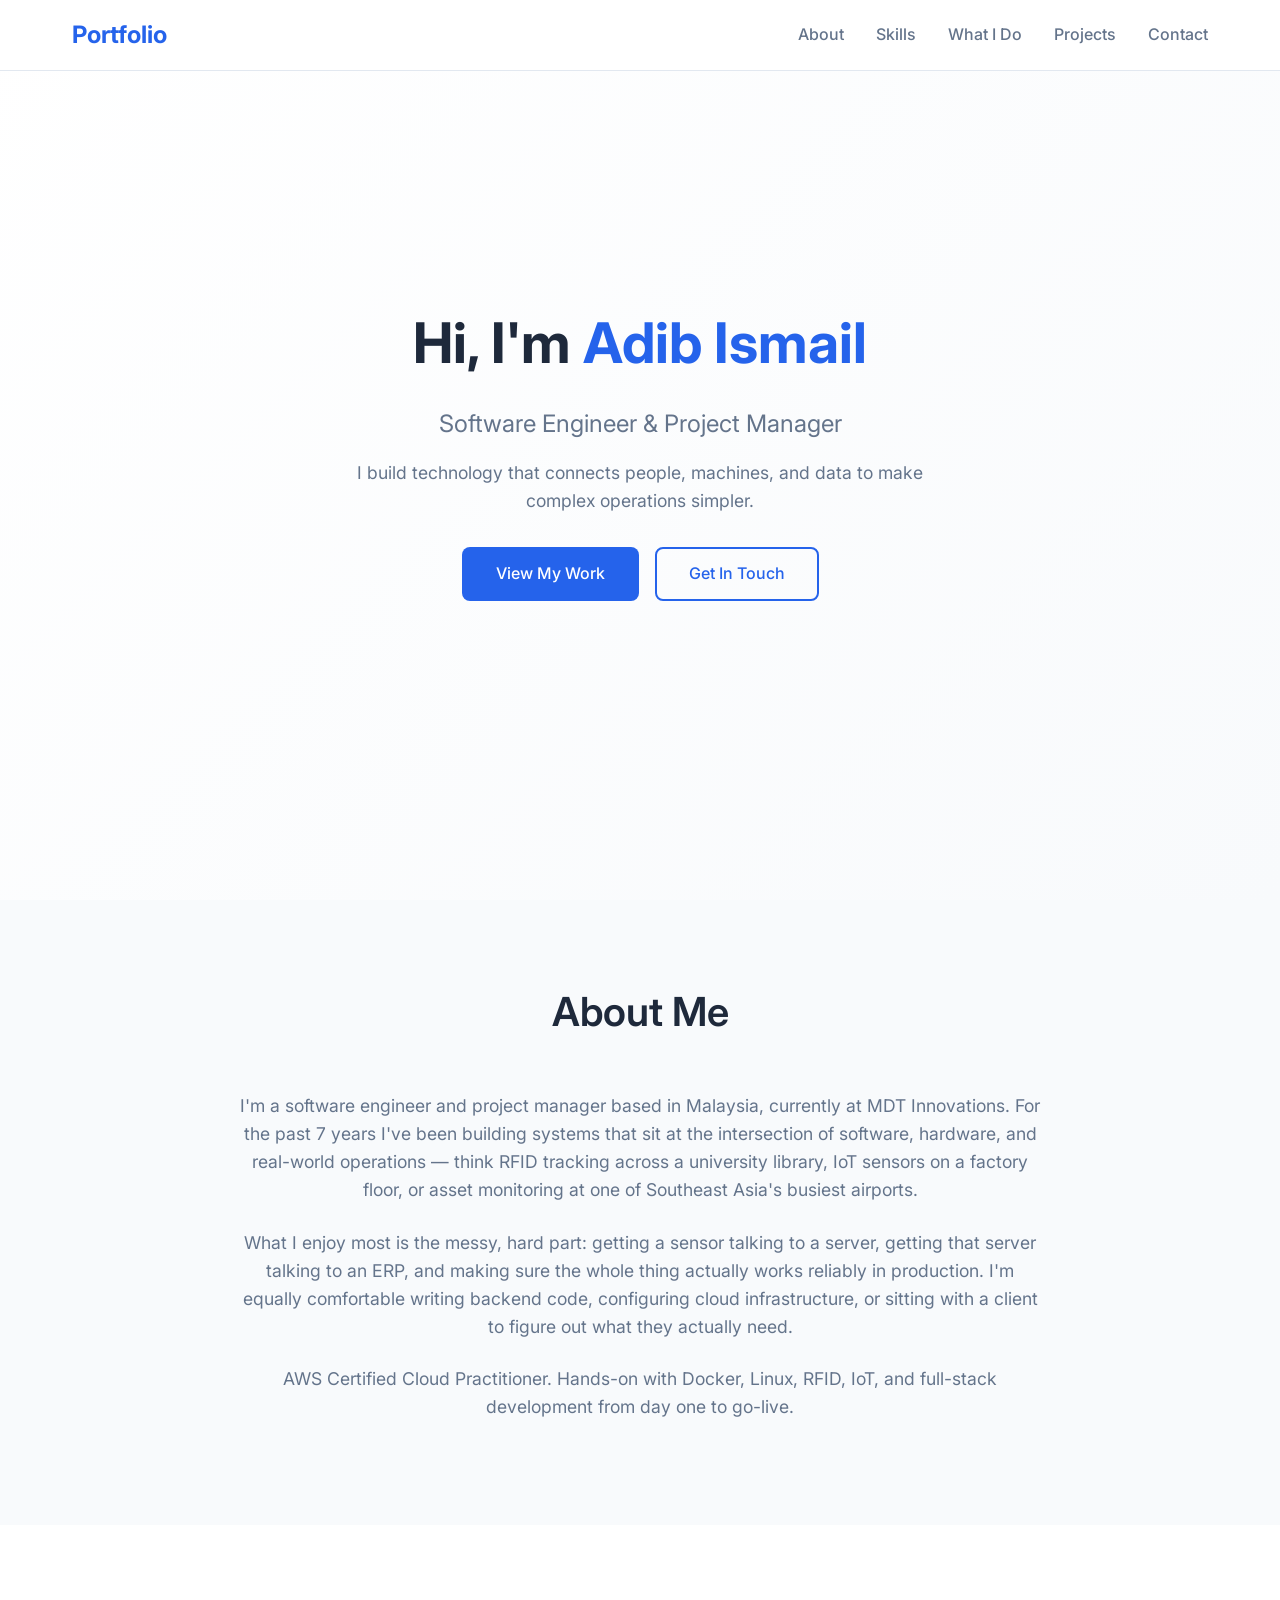
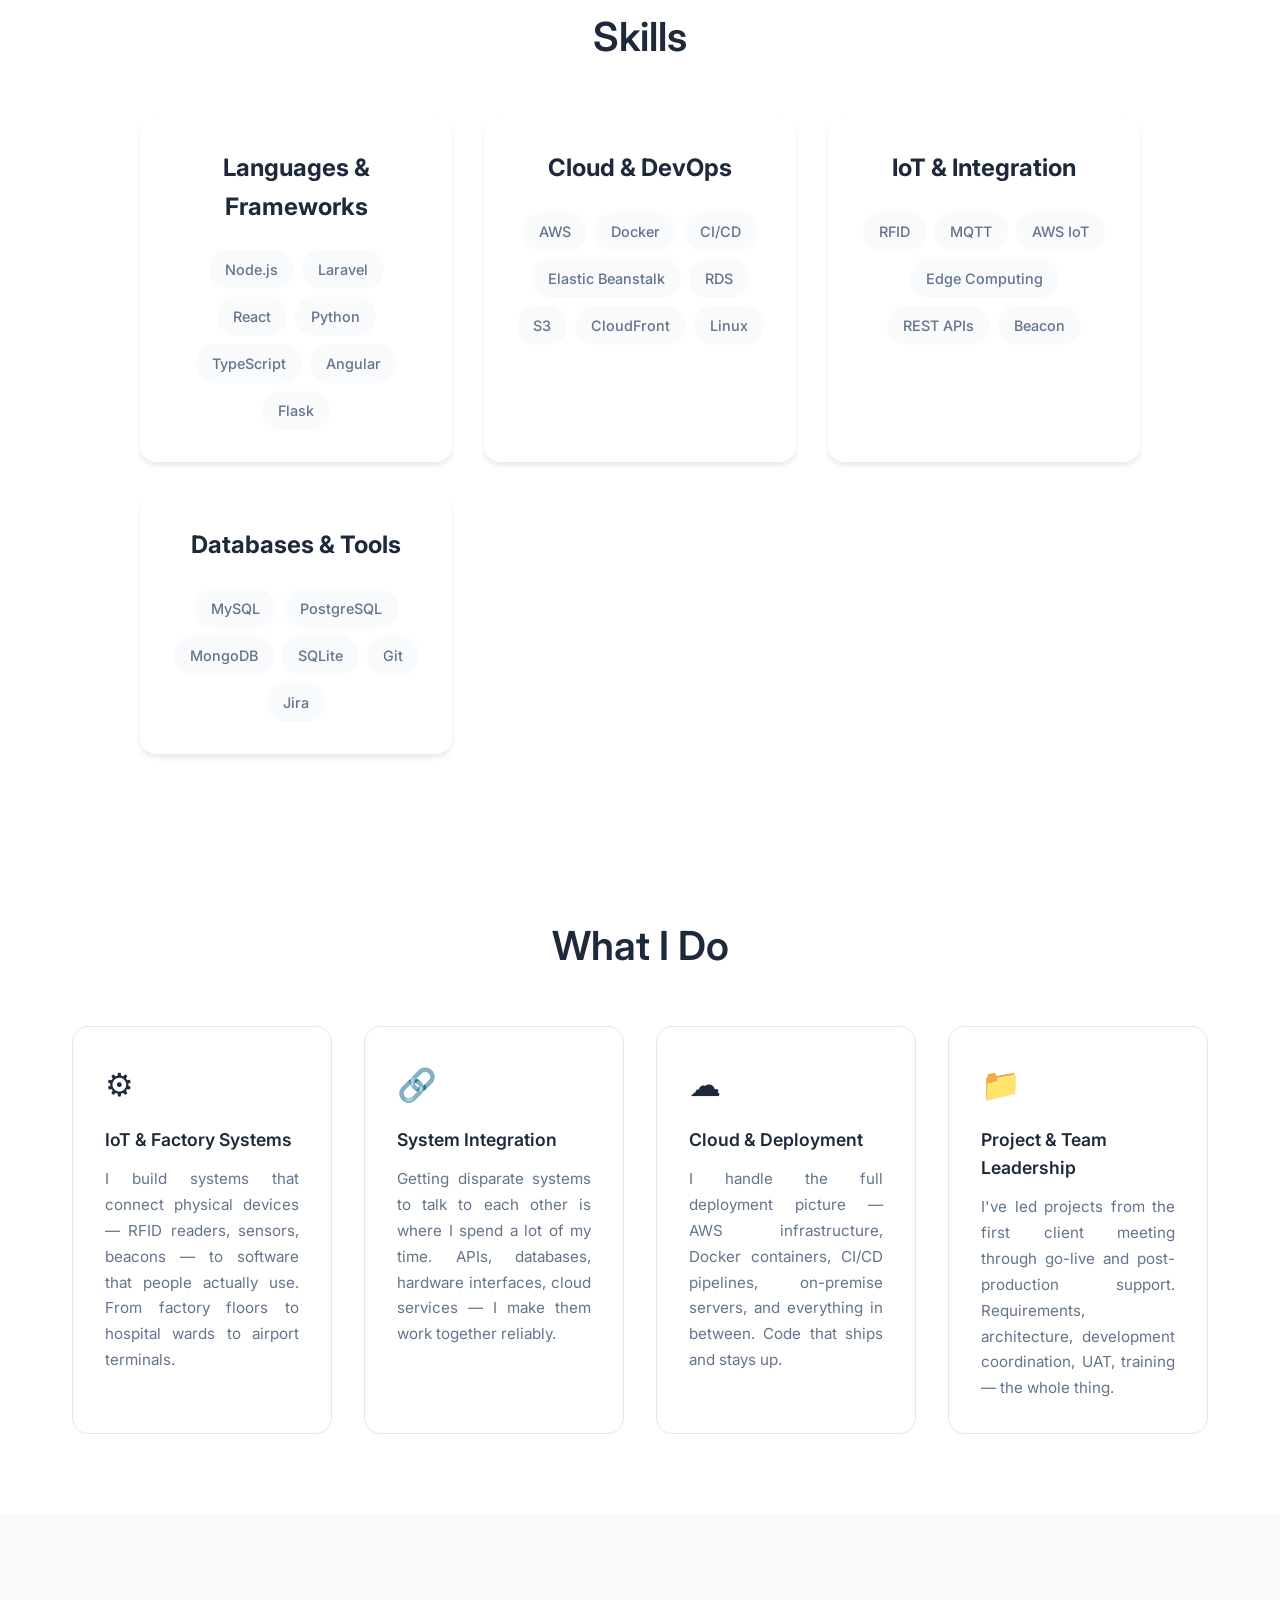
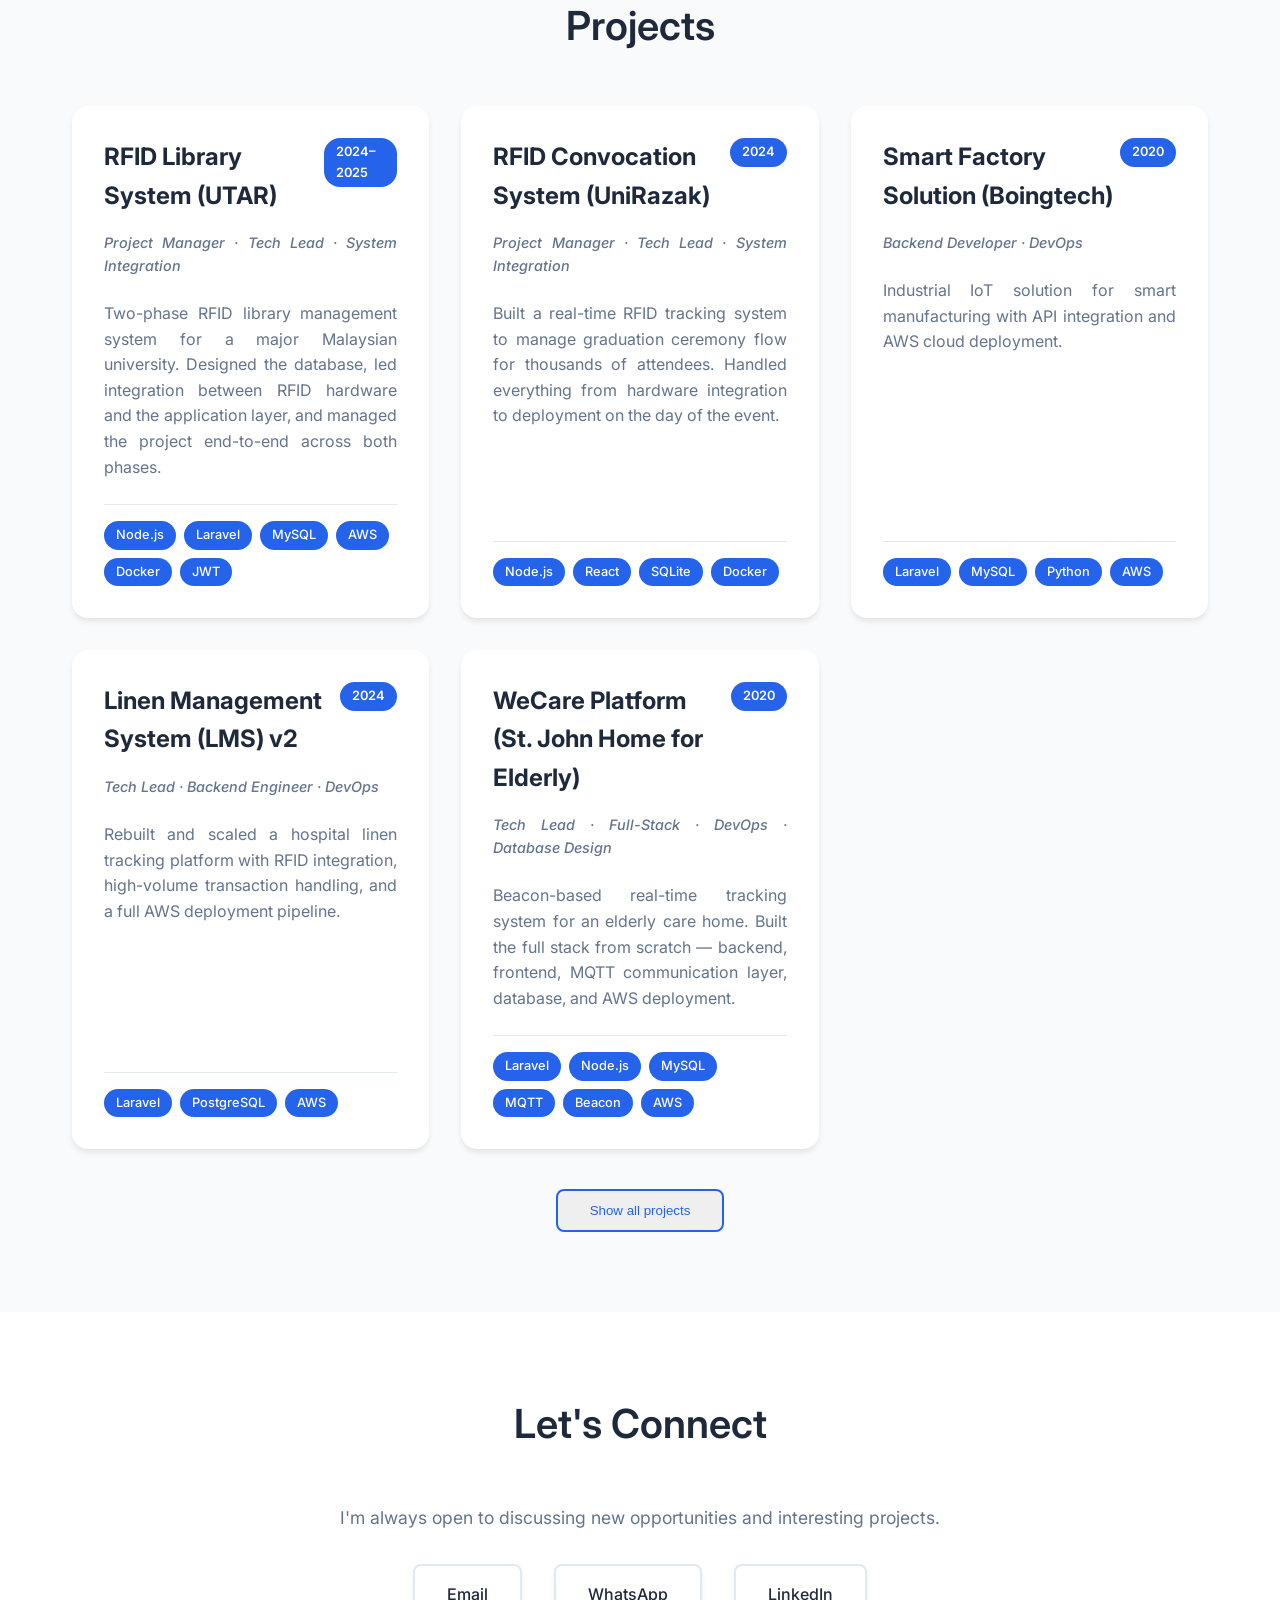
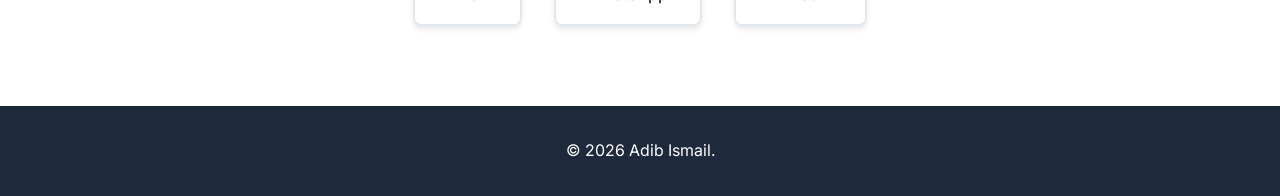
==== commit e047603a: "updated styling" ====
--- a/index.html
+++ b/index.html
@@ -107,24 +107,24 @@
                 <h2>What I Do</h2>
                 <div class="what-i-do-grid">
                     <div class="what-card">
-                        <div class="what-icon">⚙️</div>
+                        <div class="what-icon">&#9881;</div>
                         <h3>IoT & Factory Systems</h3>
-                        <p>I build systems that connect physical devices — RFID readers, sensors, beacons — to software that people actually use. From factory floors to hospital wards to airport terminals.</p>
+                        <p>I build systems that connect physical devices &mdash; RFID readers, sensors, beacons &mdash; to software that people actually use. From factory floors to hospital wards to airport terminals.</p>
                     </div>
                     <div class="what-card">
-                        <div class="what-icon">🔗</div>
+                        <div class="what-icon">&#128279;</div>
                         <h3>System Integration</h3>
-                        <p>Getting disparate systems to talk to each other is where I spend a lot of my time. APIs, databases, hardware interfaces, cloud services — I make them work together reliably.</p>
+                        <p>Getting disparate systems to talk to each other is where I spend a lot of my time. APIs, databases, hardware interfaces, cloud services &mdash; I make them work together reliably.</p>
                     </div>
                     <div class="what-card">
-                        <div class="what-icon">☁️</div>
+                        <div class="what-icon">&#9729;</div>
                         <h3>Cloud & Deployment</h3>
-                        <p>I handle the full deployment picture — AWS infrastructure, Docker containers, CI/CD pipelines, on-premise servers, and everything in between. Code that ships and stays up.</p>
+                        <p>I handle the full deployment picture &mdash; AWS infrastructure, Docker containers, CI/CD pipelines, on-premise servers, and everything in between. Code that ships and stays up.</p>
                     </div>
                     <div class="what-card">
-                        <div class="what-icon">🗂️</div>
+                        <div class="what-icon">&#128193;</div>
                         <h3>Project & Team Leadership</h3>
-                        <p>I've led projects from the first client meeting through go-live and post-production support. Requirements, architecture, development coordination, UAT, training — the whole thing.</p>
+                        <p>I've led projects from the first client meeting through go-live and post-production support. Requirements, architecture, development coordination, UAT, training &mdash; the whole thing.</p>
                     </div>
                 </div>
             </div>
@@ -209,7 +209,7 @@
                     </div>
                 </div>
 
-                <div id="all-projects-wrapper" class="hidden">
+                <div id="all-projects-wrapper" style="display:none">
                     <div class="all-projects-divider">
                         <span>More Projects</span>
                     </div>
@@ -388,6 +388,6 @@
         </div>
     </footer>
 
-    <script src="script.js"></script>
+    <script src="script.js" defer></script>
 </body>
 </html>
--- a/style.css
+++ b/style.css
@@ -260,10 +260,6 @@
 }
 
 /* Projects toggle */
-.hidden {
-    display: none;
-}
-
 .projects-toggle {
     text-align: center;
     margin-top: 2.5rem;
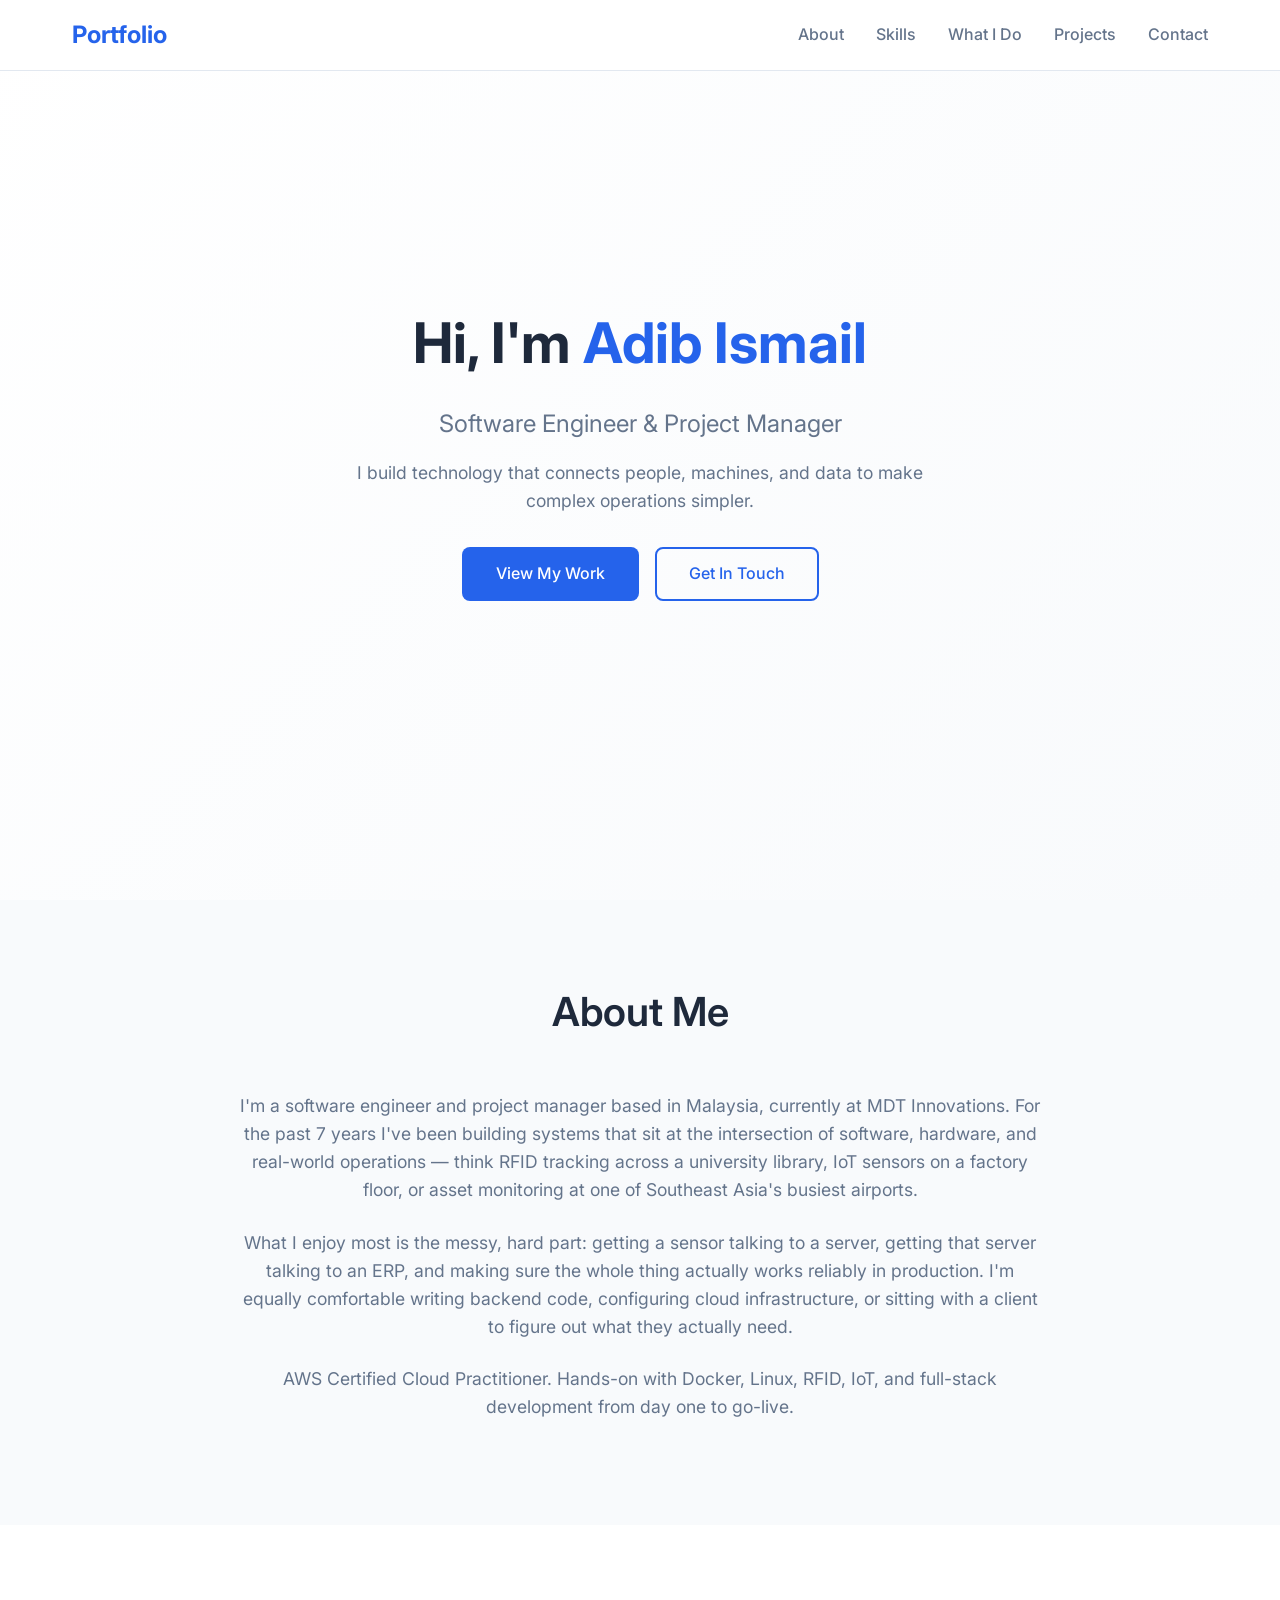
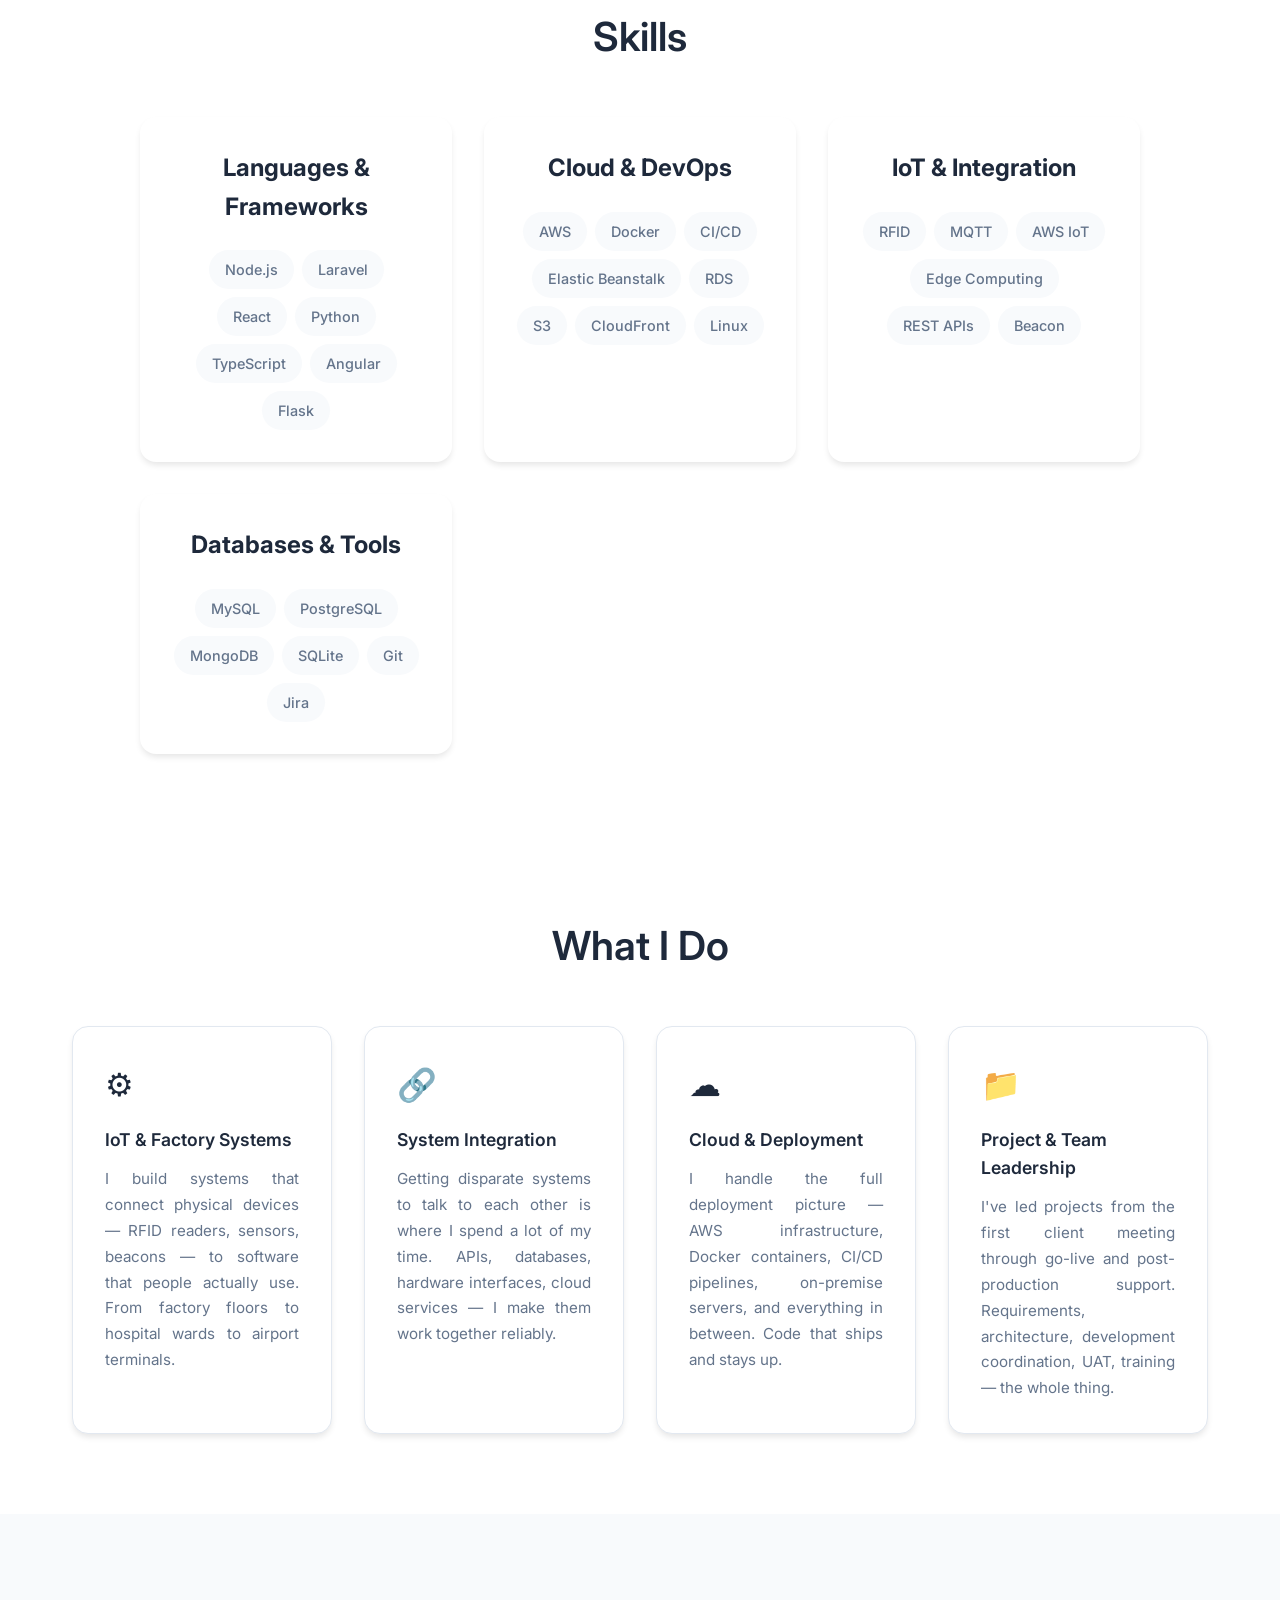
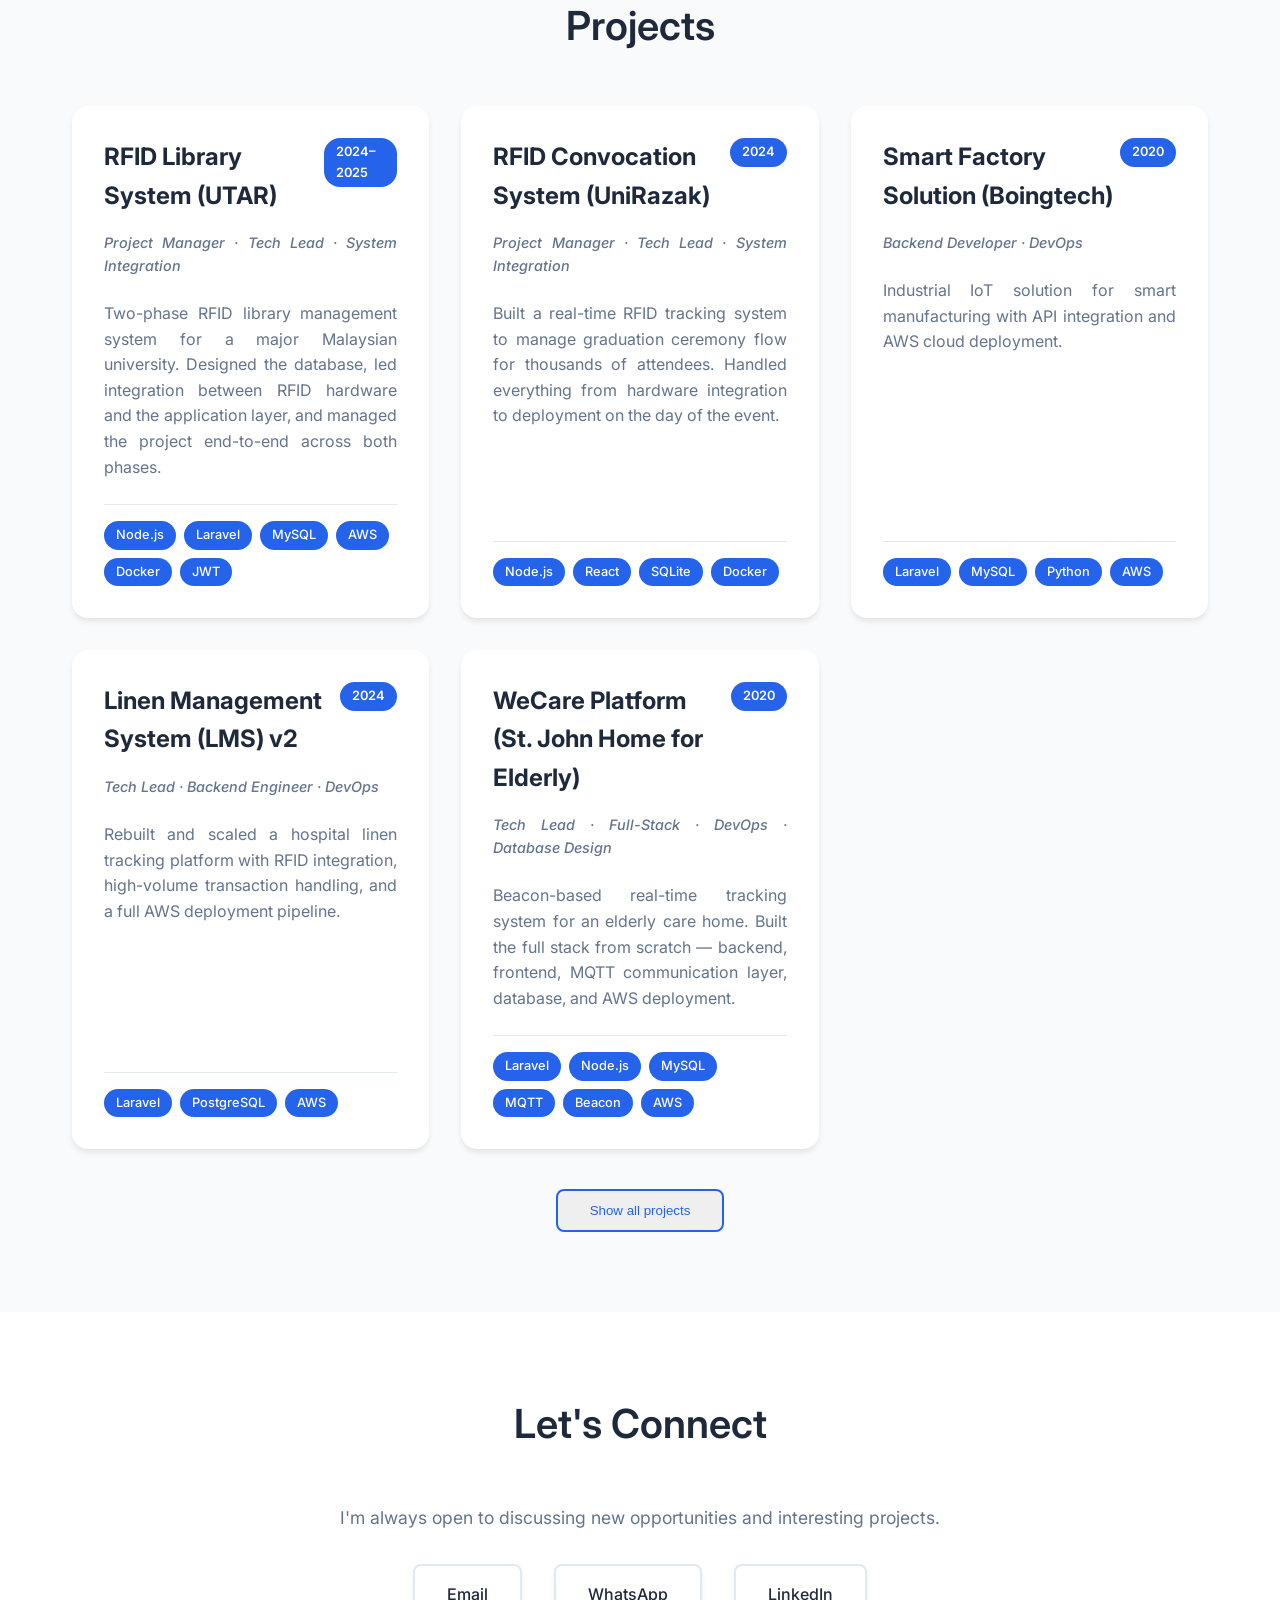
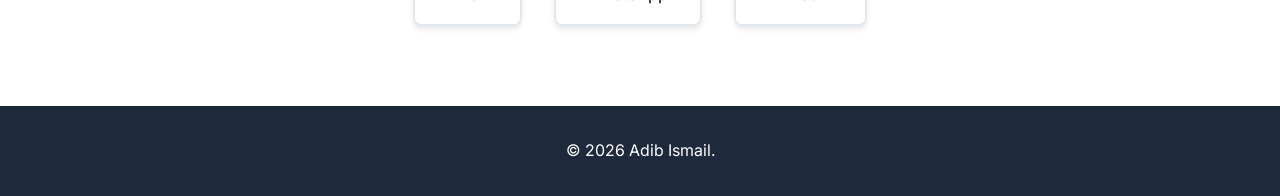
==== commit 29e2d30e: "update" ====
--- a/index.html
+++ b/index.html
@@ -388,6 +388,6 @@
         </div>
     </footer>
 
-    <script src="script.js" defer></script>
+    <script src="script.js"></script>
 </body>
 </html>
--- a/style.css
+++ b/style.css
@@ -229,9 +229,11 @@
 }
 
 .what-card {
+    background: white;
     padding: 2rem;
     border-radius: 1rem;
     border: 1px solid var(--border-color);
+    box-shadow: var(--shadow);
     transition: border-color 0.3s ease, box-shadow 0.3s ease;
 }
 
